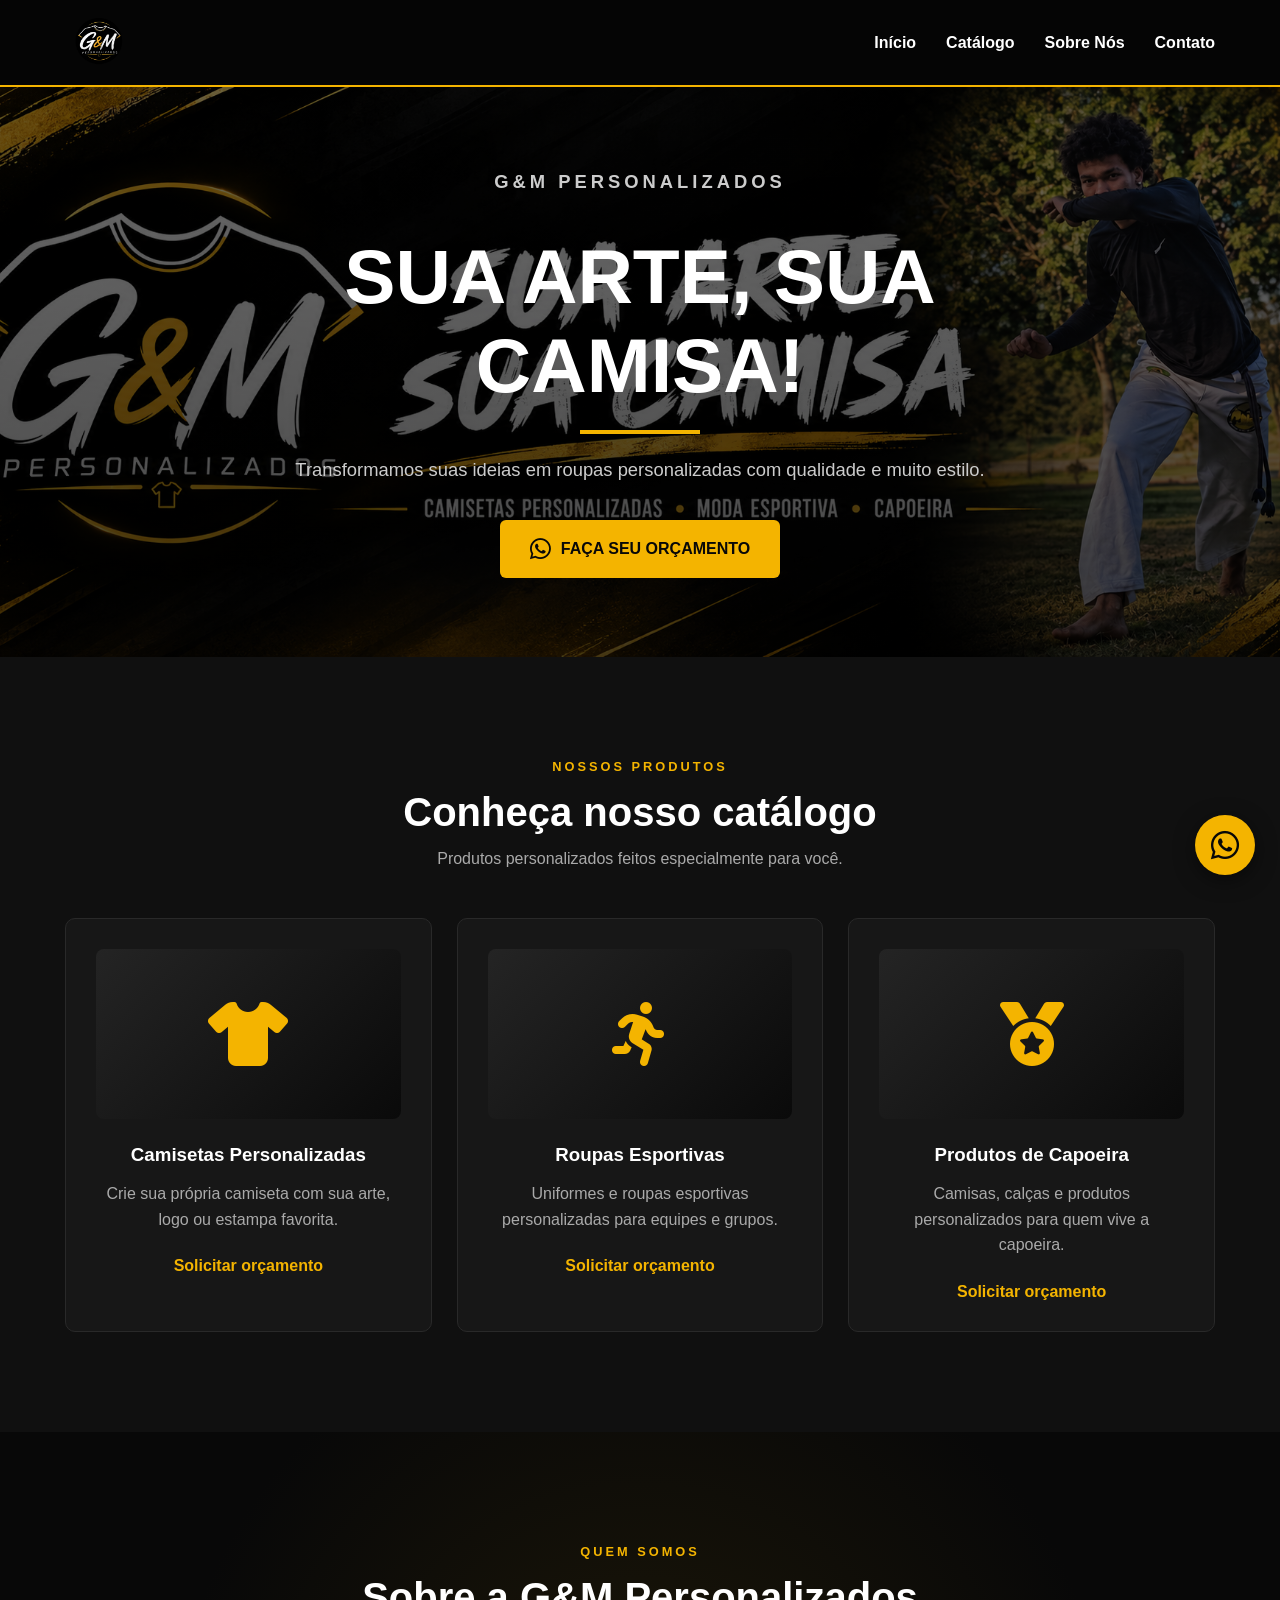
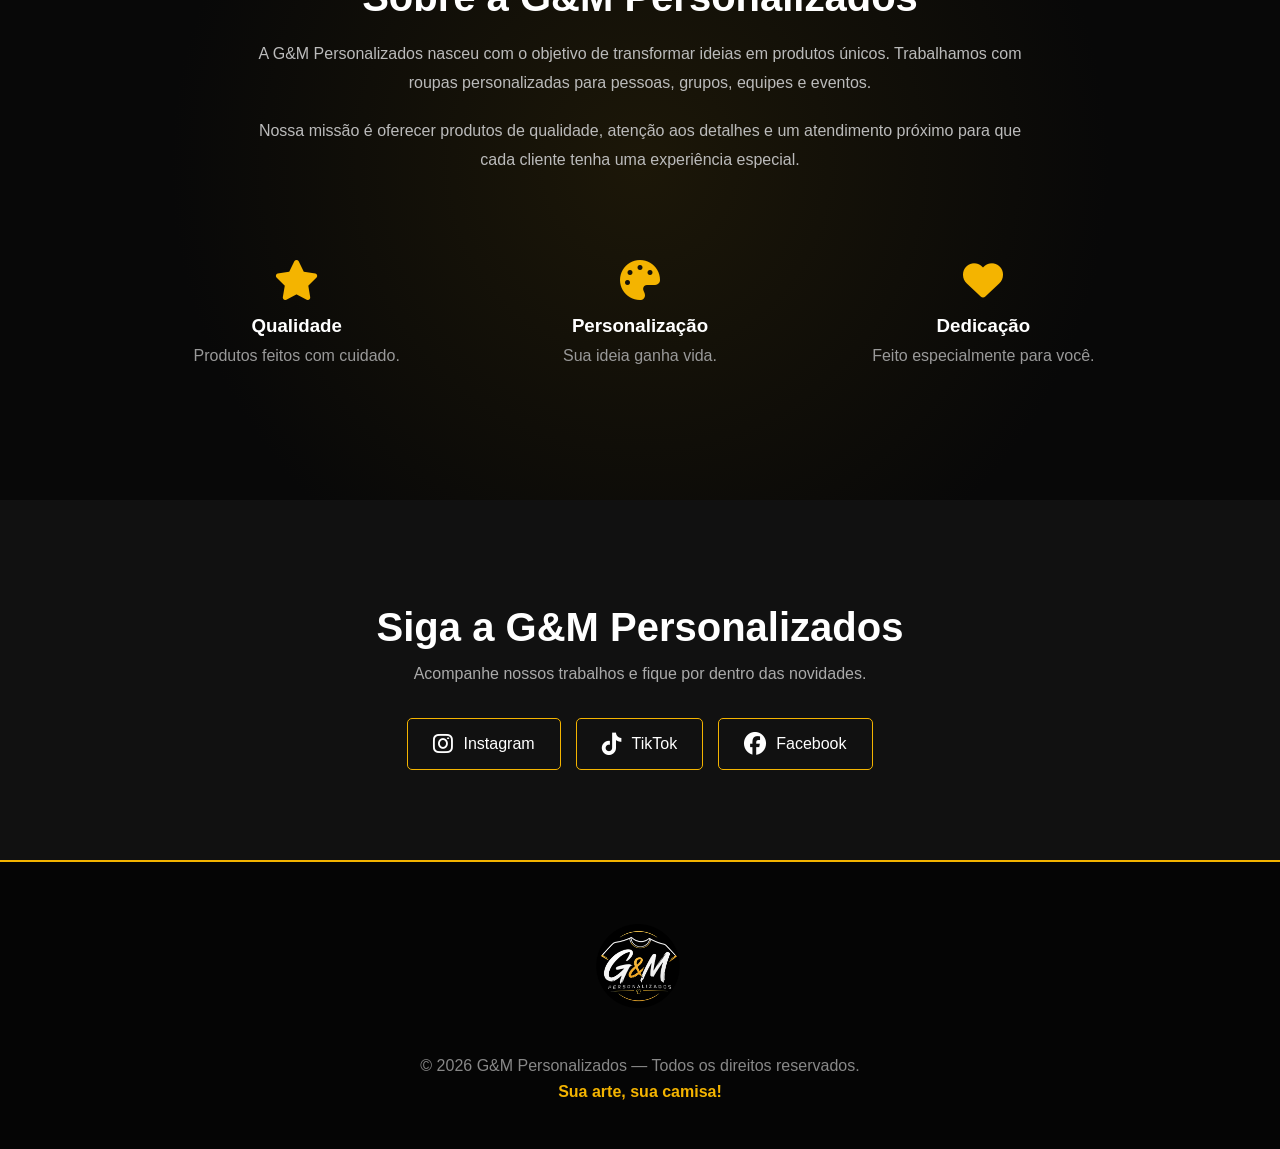
==== index.html @ dc959f1d "Organize site for GitHub Pages Co-authored-by: Copilot <223556219+Copilot@users.noreply.github.com>" ====
<!DOCTYPE html>
<html lang="pt-BR">
<head>
    <meta charset="UTF-8">
    <meta name="viewport" content="width=device-width, initial-scale=1.0">

    <title>G&M Personalizados</title>

    <link rel="stylesheet" href="css/style.css">

    <!-- Ícones -->
    <link rel="stylesheet"
        href="https://cdnjs.cloudflare.com/ajax/libs/font-awesome/6.5.1/css/all.min.css">
</head>

<body>

    <!-- NAVBAR -->
    <header>
        <nav class="navbar">

            <a href="#inicio" class="logo">
                <img src="img/logo.png" alt="Logo G&M Personalizados">
            </a>

            <ul class="menu">
                <li><a href="#inicio">Início</a></li>
                <li><a href="#catalogo">Catálogo</a></li>
                <li><a href="#sobre">Sobre Nós</a></li>
                <li><a href="#contato">Contato</a></li>
            </ul>

        </nav>
    </header>


    <!-- BANNER -->
    <section class="banner" id="inicio">

        <div class="banner-conteudo">
            <p class="destaque">G&M PERSONALIZADOS</p>

            <h1>Sua arte, sua camisa!</h1>

            <p>
                Transformamos suas ideias em roupas personalizadas
                com qualidade e muito estilo.
            </p>

            <a class="botao-orcamento"
               href="https://wa.me/5511981599583"
               target="_blank">

                <i class="fa-brands fa-whatsapp"></i>
                FAÇA SEU ORÇAMENTO
            </a>
        </div>

    </section>


    <!-- CATÁLOGO -->
    <section class="catalogo" id="catalogo">

        <div class="titulo-secao">
            <span>NOSSOS PRODUTOS</span>
            <h2>Conheça nosso catálogo</h2>
            <p>Produtos personalizados feitos especialmente para você.</p>
        </div>


        <div class="produtos">

            <div class="produto">
                <div class="imagem-produto">
                    <i class="fa-solid fa-shirt"></i>
                </div>

                <h3>Camisetas Personalizadas</h3>

                <p>
                    Crie sua própria camiseta com sua arte,
                    logo ou estampa favorita.
                </p>

                <a href="https://wa.me/5511981599583" target="_blank">
                    Solicitar orçamento
                </a>
            </div>


            <div class="produto">
                <div class="imagem-produto">
                    <i class="fa-solid fa-person-running"></i>
                </div>

                <h3>Roupas Esportivas</h3>

                <p>
                    Uniformes e roupas esportivas personalizadas
                    para equipes e grupos.
                </p>

                <a href="https://wa.me/5511981599583" target="_blank">
                    Solicitar orçamento
                </a>
            </div>


            <div class="produto">
                <div class="imagem-produto">
                    <i class="fa-solid fa-medal"></i>
                </div>

                <h3>Produtos de Capoeira</h3>

                <p>
                    Camisas, calças e produtos personalizados
                    para quem vive a capoeira.
                </p>

                <a href="https://wa.me/5511981599583" target="_blank">
                    Solicitar orçamento
                </a>
            </div>

        </div>

    </section>


    <!-- SOBRE NÓS -->
    <section class="sobre" id="sobre">

        <div class="sobre-texto">

            <span>QUEM SOMOS</span>

            <h2>Sobre a G&M Personalizados</h2>

            <p>
                A G&M Personalizados nasceu com o objetivo de transformar
                ideias em produtos únicos. Trabalhamos com roupas
                personalizadas para pessoas, grupos, equipes e eventos.
            </p>

            <p>
                Nossa missão é oferecer produtos de qualidade, atenção aos
                detalhes e um atendimento próximo para que cada cliente
                tenha uma experiência especial.
            </p>

            <div class="qualidades">

                <div>
                    <i class="fa-solid fa-star"></i>
                    <h3>Qualidade</h3>
                    <p>Produtos feitos com cuidado.</p>
                </div>

                <div>
                    <i class="fa-solid fa-palette"></i>
                    <h3>Personalização</h3>
                    <p>Sua ideia ganha vida.</p>
                </div>

                <div>
                    <i class="fa-solid fa-heart"></i>
                    <h3>Dedicação</h3>
                    <p>Feito especialmente para você.</p>
                </div>

            </div>

        </div>

    </section>


    <!-- CONTATO -->
    <section class="contato" id="contato">

        <h2>Siga a G&M Personalizados</h2>

        <p>
            Acompanhe nossos trabalhos e fique por dentro das novidades.
        </p>


        <div class="redes">

            <a href="#" class="instagram">
                <i class="fa-brands fa-instagram"></i>
                Instagram
            </a>

            <a href="#" class="tiktok">
                <i class="fa-brands fa-tiktok"></i>
                TikTok
            </a>

            <a href="#" class="facebook">
                <i class="fa-brands fa-facebook"></i>
                Facebook
            </a>

        </div>

    </section>


    <!-- RODAPÉ -->
    <footer>

        <img src="img/logo.png" alt="G&M Personalizados">

        <p>
            © 2026 G&M Personalizados — Todos os direitos reservados.
        </p>

        <p class="slogan">
            Sua arte, sua camisa!
        </p>

    </footer>


    <!-- BOTÃO FLUTUANTE WHATSAPP -->
    <a href="https://wa.me/5511981599583"
       class="whatsapp-flutuante"
       target="_blank"
       aria-label="Falar pelo WhatsApp">

        <i class="fa-brands fa-whatsapp"></i>

    </a>

    <script src="js/script.js"></script>

</body>
</html>
---- css/style.css ----
/* =========================
   CONFIGURAÇÕES GERAIS
========================= */

* {
    margin: 0;
    padding: 0;
    box-sizing: border-box;
}

html {
    scroll-behavior: smooth;
}

body {
    font-family: Arial, Helvetica, sans-serif;
    background: #080808;
    color: white;
}


/* =========================
   NAVBAR
========================= */

header {
    width: 100%;
    background: #050505;
    border-bottom: 2px solid #f4b400;
    position: sticky;
    top: 0;
    z-index: 1000;
}

.navbar {
    max-width: 1200px;
    height: 85px;
    margin: auto;
    padding: 0 25px;

    display: flex;
    align-items: center;
    justify-content: space-between;
}

.logo img {
    width: 70px;
    height: 70px;
    object-fit: contain;
    border-radius: 50%;
}

.menu {
    display: flex;
    list-style: none;
    gap: 30px;
}

.menu a {
    text-decoration: none;
    color: white;
    font-weight: bold;
    transition: 0.3s;
}

.menu a:hover {
    color: #f4b400;
}


/* =========================
   BANNER
========================= */

.banner {
    min-height: 570px;

    display: flex;
    align-items: center;
    justify-content: center;

    text-align: center;

    background-color: #080808;
    background-image:
        linear-gradient(
            rgba(0, 0, 0, 0.58),
            rgba(0, 0, 0, 0.72)
        ),
        url("../img/banner.png"),
        radial-gradient(circle at center, #2b230b, #080808 70%);
    background-position: center;
    background-size: cover;
    background-repeat: no-repeat;
}

.banner-conteudo {
    max-width: 750px;
    padding: 40px 20px;
}

.destaque {
    color: #f4b400;
    letter-spacing: 4px;
    font-weight: bold;
    margin-bottom: 15px;
}

.banner h1 {
    font-size: clamp(2.5rem, 6vw, 5rem);
    margin-bottom: 20px;
    text-transform: uppercase;
}

.banner h1::after {
    content: "";
    display: block;
    width: 120px;
    height: 4px;
    background: #f4b400;
    margin: 20px auto;
}

.banner p {
    color: #cccccc;
    font-size: 1.15rem;
    line-height: 1.7;
    margin-bottom: 35px;
}


/* BOTÃO */

.botao-orcamento {
    display: inline-flex;
    align-items: center;
    gap: 10px;

    padding: 17px 30px;

    background: #f4b400;
    color: #080808;

    text-decoration: none;
    font-weight: bold;
    border-radius: 6px;

    transition: 0.3s;
}

.botao-orcamento:hover {
    background: white;
    transform: translateY(-4px);
    box-shadow: 0 10px 25px rgba(244, 180, 0, 0.3);
}

.botao-orcamento i {
    font-size: 1.5rem;
}


/* =========================
   TÍTULOS DAS SEÇÕES
========================= */

.titulo-secao {
    text-align: center;
    margin-bottom: 50px;
}

.titulo-secao span,
.sobre span {
    color: #f4b400;
    font-weight: bold;
    letter-spacing: 3px;
    font-size: 0.8rem;
}

.titulo-secao h2,
.sobre h2,
.contato h2 {
    font-size: 2.5rem;
    margin: 15px 0;
}

.titulo-secao p {
    color: #aaaaaa;
}


/* =========================
   CATÁLOGO
========================= */

.catalogo {
    padding: 100px 25px;
    background: #101010;
}

.produtos {
    max-width: 1150px;
    margin: auto;

    display: grid;
    grid-template-columns: repeat(3, 1fr);
    gap: 25px;
}

.produto {
    background: #171717;
    border: 1px solid #292929;
    border-radius: 10px;

    padding: 30px;
    text-align: center;

    transition: 0.3s;
}

.produto:hover {
    transform: translateY(-10px);
    border-color: #f4b400;
    box-shadow: 0 15px 35px rgba(0, 0, 0, 0.5);
}

.imagem-produto {
    height: 170px;

    display: flex;
    align-items: center;
    justify-content: center;

    background: linear-gradient(135deg, #242424, #0a0a0a);
    border-radius: 8px;

    margin-bottom: 25px;
}

.imagem-produto i {
    font-size: 4rem;
    color: #f4b400;
}

.produto h3 {
    margin-bottom: 15px;
}

.produto p {
    color: #aaaaaa;
    line-height: 1.6;
    margin-bottom: 25px;
}

.produto a {
    color: #f4b400;
    text-decoration: none;
    font-weight: bold;
}

.produto a:hover {
    color: white;
}


/* =========================
   SOBRE NÓS
========================= */

.sobre {
    padding: 110px 25px;

    background:
        radial-gradient(
            circle at 50% 50%,
            #1c1708,
            #080808 65%
        );
}

.sobre-texto {
    max-width: 1000px;
    margin: auto;
    text-align: center;
}

.sobre-texto > p {
    max-width: 800px;
    margin: 20px auto;
    color: #bbbbbb;
    line-height: 1.8;
}

.qualidades {
    margin-top: 60px;

    display: grid;
    grid-template-columns: repeat(3, 1fr);
    gap: 30px;
}

.qualidades div {
    padding: 25px;
}

.qualidades i {
    font-size: 2.5rem;
    color: #f4b400;
    margin-bottom: 15px;
}

.qualidades h3 {
    margin-bottom: 10px;
}

.qualidades p {
    color: #999999;
}


/* =========================
   REDES SOCIAIS
========================= */

.contato {
    padding: 90px 25px;
    text-align: center;
    background: #111111;
}

.contato > p {
    color: #aaaaaa;
    margin-bottom: 35px;
}

.redes {
    display: flex;
    justify-content: center;
    flex-wrap: wrap;
    gap: 15px;
}

.redes a {
    display: flex;
    align-items: center;
    gap: 10px;

    padding: 14px 25px;

    border: 1px solid #f4b400;
    border-radius: 5px;

    color: white;
    text-decoration: none;

    transition: 0.3s;
}

.redes a:hover {
    background: #f4b400;
    color: #080808;
    transform: translateY(-4px);
}

.redes i {
    font-size: 1.4rem;
}


/* =========================
   RODAPÉ
========================= */

footer {
    background: #050505;
    padding: 40px 20px;

    text-align: center;
    border-top: 2px solid #f4b400;
}

footer img {
    width: 90px;
    border-radius: 50%;
    margin-bottom: 15px;
}

footer p {
    color: #888888;
    margin: 8px 0;
}

footer .slogan {
    color: #f4b400;
    font-weight: bold;
}


/* =========================
   WHATSAPP FLUTUANTE
========================= */

.whatsapp-flutuante {
    position: fixed;

    bottom: 25px;
    right: 25px;

    width: 60px;
    height: 60px;

    display: flex;
    align-items: center;
    justify-content: center;

    background: #f4b400;
    color: #080808;

    border-radius: 50%;

    font-size: 2rem;

    text-decoration: none;

    box-shadow: 0 5px 20px rgba(0, 0, 0, 0.5);

    transition: 0.3s;

    z-index: 999;
}

.whatsapp-flutuante:hover {
    transform: scale(1.1);
    background: white;
}


/* =========================
   RESPONSIVIDADE
========================= */

@media (max-width: 800px) {

    .navbar {
        height: auto;
        padding: 15px 20px;
        flex-direction: column;
        gap: 15px;
    }

    .menu {
        gap: 15px;
        flex-wrap: wrap;
        justify-content: center;
    }

    .menu a {
        font-size: 0.9rem;
    }

    .produtos {
        grid-template-columns: 1fr;
        max-width: 450px;
    }

    .qualidades {
        grid-template-columns: 1fr;
    }

    .titulo-secao h2,
    .sobre h2,
    .contato h2 {
        font-size: 2rem;
    }

}
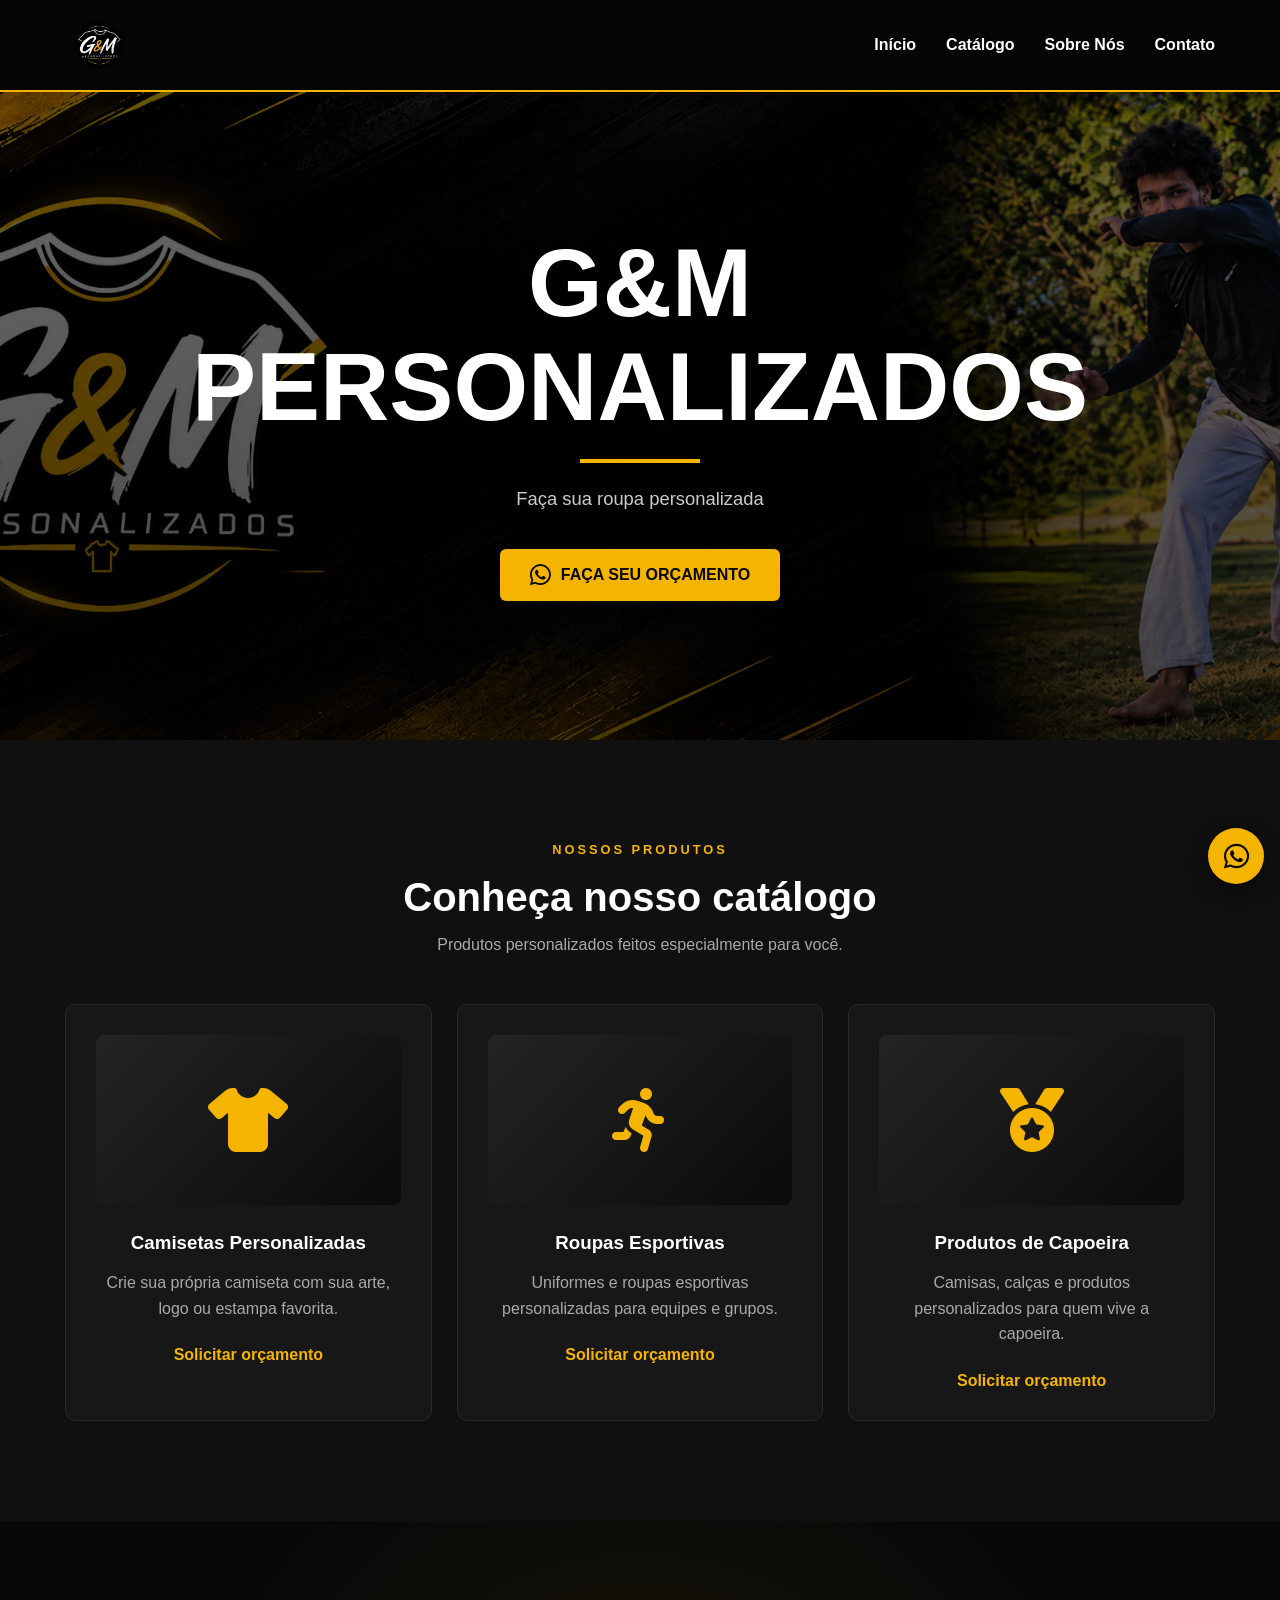
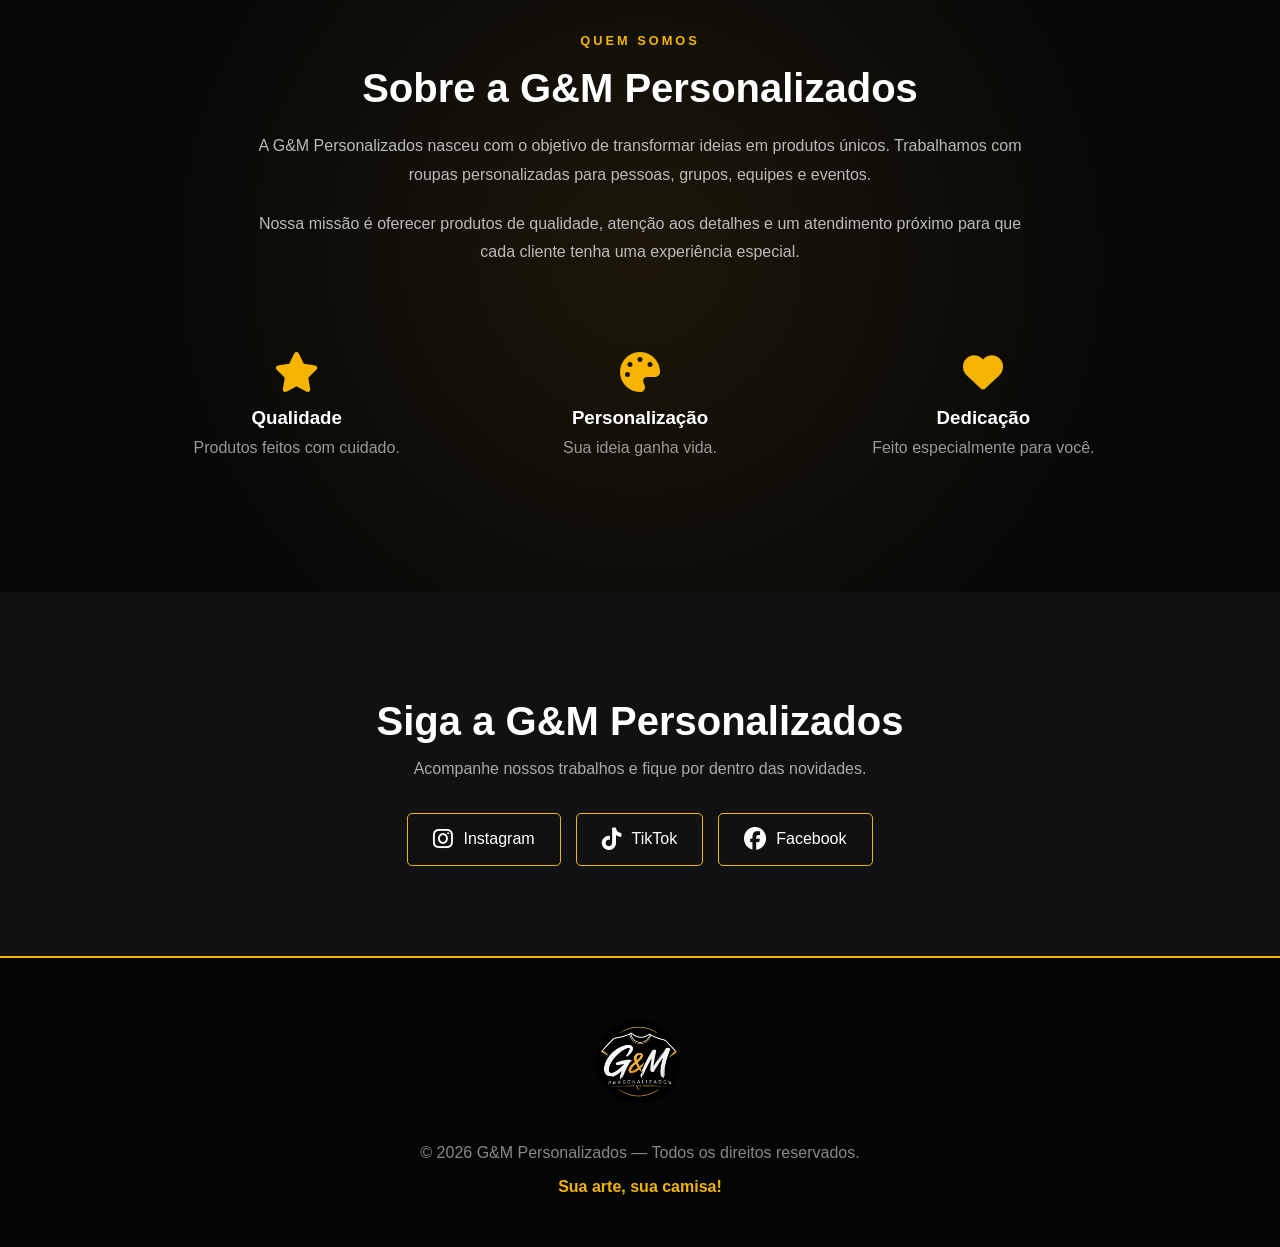
==== commit a65fb90e: "Torna o site responsivo" ====
--- a/index.html
+++ b/index.html
@@ -38,14 +38,9 @@
     <section class="banner" id="inicio">
 
         <div class="banner-conteudo">
-            <p class="destaque">G&M PERSONALIZADOS</p>
-
-            <h1>Sua arte, sua camisa!</h1>
-
-            <p>
-                Transformamos suas ideias em roupas personalizadas
-                com qualidade e muito estilo.
-            </p>
+            <h1>G&amp;M Personalizados</h1>
+
+            <p>Faça sua roupa personalizada</p>
 
             <a class="botao-orcamento"
                href="https://wa.me/5511981599583"
--- a/css/style.css
+++ b/css/style.css
@@ -8,14 +8,31 @@
     box-sizing: border-box;
 }
 
+img {
+    display: block;
+    max-width: 100%;
+}
+
 html {
     scroll-behavior: smooth;
+    scroll-padding-top: 20px;
 }
 
 body {
     font-family: Arial, Helvetica, sans-serif;
     background: #080808;
     color: white;
+    min-width: 320px;
+    overflow-x: hidden;
+}
+
+a {
+    -webkit-tap-highlight-color: transparent;
+}
+
+a:focus-visible {
+    outline: 3px solid #f4b400;
+    outline-offset: 4px;
 }
 
 
@@ -34,18 +51,19 @@
 
 .navbar {
     max-width: 1200px;
-    height: 85px;
+    min-height: 85px;
     margin: auto;
-    padding: 0 25px;
+    padding: 10px 25px;
 
     display: flex;
     align-items: center;
     justify-content: space-between;
+    gap: 24px;
 }
 
 .logo img {
-    width: 70px;
-    height: 70px;
+    width: clamp(52px, 6vw, 70px);
+    height: clamp(52px, 6vw, 70px);
     object-fit: contain;
     border-radius: 50%;
 }
@@ -53,10 +71,15 @@
 .menu {
     display: flex;
     list-style: none;
-    gap: 30px;
+    align-items: center;
+    justify-content: center;
+    gap: clamp(14px, 2.5vw, 30px);
 }
 
 .menu a {
+    display: inline-flex;
+    min-height: 44px;
+    align-items: center;
     text-decoration: none;
     color: white;
     font-weight: bold;
@@ -73,7 +96,9 @@
 ========================= */
 
 .banner {
-    min-height: 570px;
+    min-height: clamp(460px, 72vh, 720px);
+    min-height: clamp(460px, 72svh, 720px);
+    padding: clamp(48px, 8vw, 90px) 20px;
 
     display: flex;
     align-items: center;
@@ -87,7 +112,7 @@
             rgba(0, 0, 0, 0.58),
             rgba(0, 0, 0, 0.72)
         ),
-        url("../img/banner.png"),
+        url("../img/baner.png"),
         radial-gradient(circle at center, #2b230b, #080808 70%);
     background-position: center;
     background-size: cover;
@@ -95,27 +120,22 @@
 }
 
 .banner-conteudo {
-    max-width: 750px;
-    padding: 40px 20px;
-}
-
-.destaque {
-    color: #f4b400;
-    letter-spacing: 4px;
-    font-weight: bold;
-    margin-bottom: 15px;
+    width: min(100%, 1100px);
+    padding: 20px 0;
 }
 
 .banner h1 {
-    font-size: clamp(2.5rem, 6vw, 5rem);
+    font-size: clamp(2.5rem, 9vw, 6rem);
+    line-height: 1.08;
     margin-bottom: 20px;
     text-transform: uppercase;
+    overflow-wrap: break-word;
 }
 
 .banner h1::after {
     content: "";
     display: block;
-    width: 120px;
+    width: min(120px, 30vw);
     height: 4px;
     background: #f4b400;
     margin: 20px auto;
@@ -123,7 +143,7 @@
 
 .banner p {
     color: #cccccc;
-    font-size: 1.15rem;
+    font-size: clamp(1rem, 2vw, 1.15rem);
     line-height: 1.7;
     margin-bottom: 35px;
 }
@@ -134,9 +154,12 @@
 .botao-orcamento {
     display: inline-flex;
     align-items: center;
+    justify-content: center;
     gap: 10px;
 
-    padding: 17px 30px;
+    min-height: 52px;
+    max-width: 100%;
+    padding: 14px clamp(18px, 4vw, 30px);
 
     background: #f4b400;
     color: #080808;
@@ -144,6 +167,8 @@
     text-decoration: none;
     font-weight: bold;
     border-radius: 6px;
+    text-align: center;
+    overflow-wrap: anywhere;
 
     transition: 0.3s;
 }
@@ -165,7 +190,8 @@
 
 .titulo-secao {
     text-align: center;
-    margin-bottom: 50px;
+    max-width: 760px;
+    margin: 0 auto clamp(35px, 6vw, 50px);
 }
 
 .titulo-secao span,
@@ -179,8 +205,10 @@
 .titulo-secao h2,
 .sobre h2,
 .contato h2 {
-    font-size: 2.5rem;
+    font-size: clamp(1.75rem, 5vw, 2.5rem);
+    line-height: 1.2;
     margin: 15px 0;
+    overflow-wrap: anywhere;
 }
 
 .titulo-secao p {
@@ -193,7 +221,7 @@
 ========================= */
 
 .catalogo {
-    padding: 100px 25px;
+    padding: clamp(56px, 9vw, 100px) clamp(16px, 4vw, 25px);
     background: #101010;
 }
 
@@ -202,16 +230,17 @@
     margin: auto;
 
     display: grid;
-    grid-template-columns: repeat(3, 1fr);
-    gap: 25px;
+    grid-template-columns: repeat(auto-fit, minmax(min(100%, 280px), 1fr));
+    gap: clamp(16px, 3vw, 25px);
 }
 
 .produto {
+    min-width: 0;
     background: #171717;
     border: 1px solid #292929;
     border-radius: 10px;
 
-    padding: 30px;
+    padding: clamp(20px, 4vw, 30px);
     text-align: center;
 
     transition: 0.3s;
@@ -224,7 +253,8 @@
 }
 
 .imagem-produto {
-    height: 170px;
+    min-height: 140px;
+    height: clamp(140px, 20vw, 170px);
 
     display: flex;
     align-items: center;
@@ -243,6 +273,8 @@
 
 .produto h3 {
     margin-bottom: 15px;
+    line-height: 1.35;
+    overflow-wrap: anywhere;
 }
 
 .produto p {
@@ -267,7 +299,7 @@
 ========================= */
 
 .sobre {
-    padding: 110px 25px;
+    padding: clamp(60px, 10vw, 110px) clamp(16px, 4vw, 25px);
 
     background:
         radial-gradient(
@@ -278,7 +310,7 @@
 }
 
 .sobre-texto {
-    max-width: 1000px;
+    width: min(100%, 1000px);
     margin: auto;
     text-align: center;
 }
@@ -291,15 +323,16 @@
 }
 
 .qualidades {
-    margin-top: 60px;
+    margin-top: clamp(35px, 6vw, 60px);
 
     display: grid;
-    grid-template-columns: repeat(3, 1fr);
-    gap: 30px;
+    grid-template-columns: repeat(auto-fit, minmax(min(100%, 210px), 1fr));
+    gap: clamp(12px, 3vw, 30px);
 }
 
 .qualidades div {
-    padding: 25px;
+    min-width: 0;
+    padding: clamp(16px, 3vw, 25px);
 }
 
 .qualidades i {
@@ -322,7 +355,7 @@
 ========================= */
 
 .contato {
-    padding: 90px 25px;
+    padding: clamp(56px, 9vw, 90px) clamp(16px, 4vw, 25px);
     text-align: center;
     background: #111111;
 }
@@ -342,8 +375,10 @@
 .redes a {
     display: flex;
     align-items: center;
+    justify-content: center;
     gap: 10px;
 
+    min-height: 48px;
     padding: 14px 25px;
 
     border: 1px solid #f4b400;
@@ -372,14 +407,16 @@
 
 footer {
     background: #050505;
-    padding: 40px 20px;
+    padding: clamp(32px, 6vw, 40px) 20px;
 
     text-align: center;
     border-top: 2px solid #f4b400;
 }
 
 footer img {
-    width: 90px;
+    width: clamp(68px, 12vw, 90px);
+    height: auto;
+    margin-inline: auto;
     border-radius: 50%;
     margin-bottom: 15px;
 }
@@ -387,6 +424,8 @@
 footer p {
     color: #888888;
     margin: 8px 0;
+    line-height: 1.6;
+    overflow-wrap: anywhere;
 }
 
 footer .slogan {
@@ -402,11 +441,11 @@
 .whatsapp-flutuante {
     position: fixed;
 
-    bottom: 25px;
-    right: 25px;
-
-    width: 60px;
-    height: 60px;
+    bottom: max(16px, env(safe-area-inset-bottom));
+    right: max(16px, env(safe-area-inset-right));
+
+    width: 56px;
+    height: 56px;
 
     display: flex;
     align-items: center;
@@ -417,7 +456,7 @@
 
     border-radius: 50%;
 
-    font-size: 2rem;
+    font-size: 1.8rem;
 
     text-decoration: none;
 
@@ -438,38 +477,122 @@
    RESPONSIVIDADE
 ========================= */
 
-@media (max-width: 800px) {
+@media (max-width: 760px) {
 
     .navbar {
-        height: auto;
-        padding: 15px 20px;
         flex-direction: column;
-        gap: 15px;
+        justify-content: center;
+        gap: 8px;
+        padding: 12px 16px;
     }
 
     .menu {
-        gap: 15px;
-        flex-wrap: wrap;
+        width: min(100%, 460px);
+        display: grid;
+        grid-template-columns: repeat(4, minmax(0, 1fr));
+        gap: 4px;
         justify-content: center;
     }
 
     .menu a {
-        font-size: 0.9rem;
-    }
-
-    .produtos {
-        grid-template-columns: 1fr;
-        max-width: 450px;
-    }
-
-    .qualidades {
-        grid-template-columns: 1fr;
-    }
-
-    .titulo-secao h2,
-    .sobre h2,
-    .contato h2 {
+        width: 100%;
+        justify-content: center;
+        padding: 4px;
+        font-size: clamp(0.72rem, 2.3vw, 0.9rem);
+        text-align: center;
+    }
+
+    .banner {
+        min-height: clamp(440px, 70vh, 640px);
+        min-height: clamp(440px, 70svh, 640px);
+    }
+}
+
+@media (max-width: 520px) {
+
+    .banner {
+        min-height: 440px;
+        padding-inline: 16px;
+    }
+
+    .destaque {
+        line-height: 1.5;
+    }
+
+    .banner p {
+        margin-bottom: 26px;
+    }
+
+    .botao-orcamento {
+        width: min(100%, 340px);
+    }
+
+    .produto:hover,
+    .botao-orcamento:hover,
+    .redes a:hover {
+        transform: none;
+    }
+
+    .redes {
+        display: grid;
+        grid-template-columns: repeat(auto-fit, minmax(min(100%, 140px), 1fr));
+    }
+
+    .redes a {
+        padding: 12px 14px;
+    }
+
+    .whatsapp-flutuante {
+        width: 52px;
+        height: 52px;
+        font-size: 1.65rem;
+    }
+}
+
+@media (max-width: 360px) {
+
+    .navbar {
+        padding-inline: 10px;
+    }
+
+    .menu {
+        grid-template-columns: repeat(2, minmax(0, 1fr));
+        max-width: 300px;
+    }
+
+    .menu a {
+        font-size: 0.85rem;
+    }
+
+    .catalogo,
+    .sobre,
+    .contato {
+        padding-inline: 14px;
+    }
+
+    .banner h1 {
         font-size: 2rem;
     }
-
+}
+
+@media (max-height: 480px) and (orientation: landscape) {
+
+    .banner {
+        min-height: 390px;
+    }
+}
+
+@media (prefers-reduced-motion: reduce) {
+
+    html {
+        scroll-behavior: auto;
+    }
+
+    *,
+    *::before,
+    *::after {
+        animation-duration: 0.01ms !important;
+        animation-iteration-count: 1 !important;
+        transition-duration: 0.01ms !important;
+    }
 }
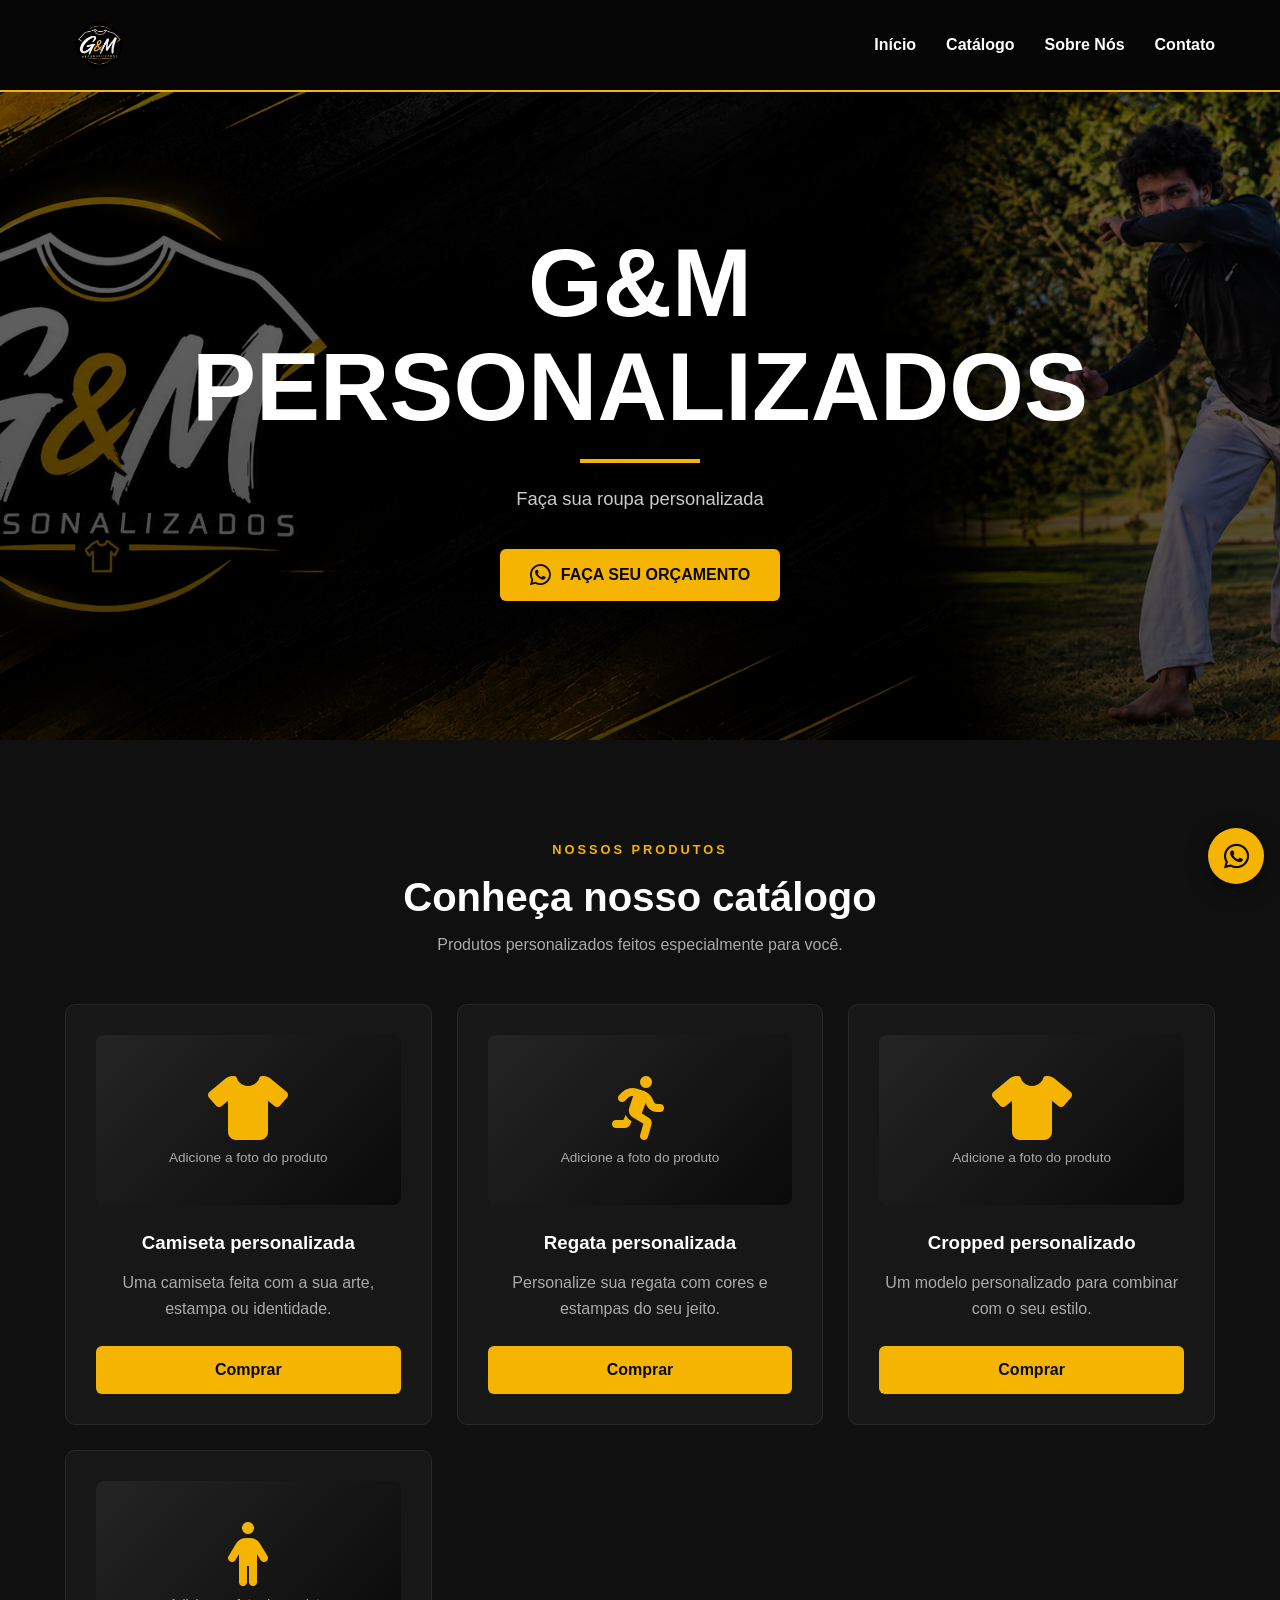
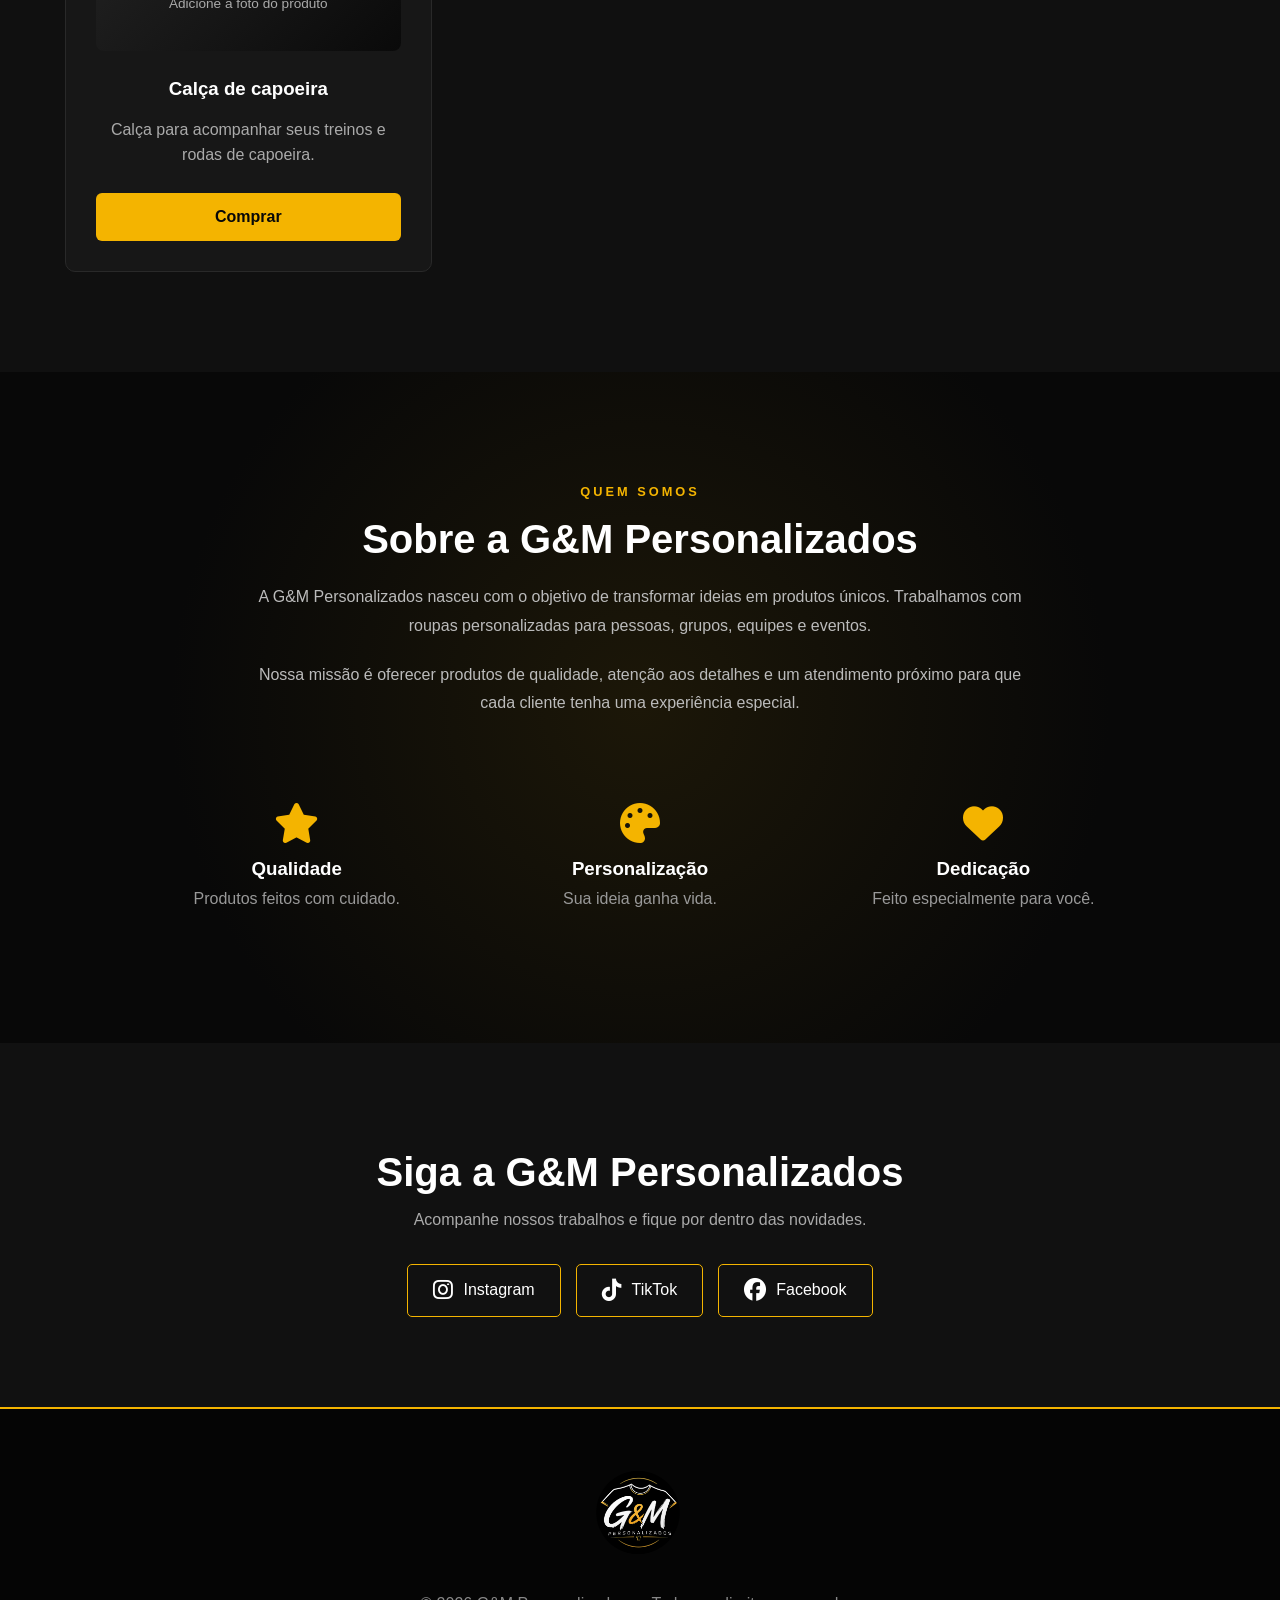
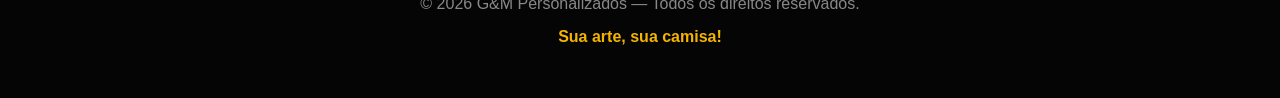
==== commit 3bcf429b: "Torna o site responsivo" ====
--- a/index.html
+++ b/index.html
@@ -66,62 +66,110 @@
 
         <div class="produtos">
 
-            <div class="produto">
-                <div class="imagem-produto">
-                    <i class="fa-solid fa-shirt"></i>
-                </div>
-
-                <h3>Camisetas Personalizadas</h3>
-
-                <p>
-                    Crie sua própria camiseta com sua arte,
-                    logo ou estampa favorita.
-                </p>
-
-                <a href="https://wa.me/5511981599583" target="_blank">
-                    Solicitar orçamento
-                </a>
-            </div>
-
-
-            <div class="produto">
-                <div class="imagem-produto">
-                    <i class="fa-solid fa-person-running"></i>
-                </div>
-
-                <h3>Roupas Esportivas</h3>
-
-                <p>
-                    Uniformes e roupas esportivas personalizadas
-                    para equipes e grupos.
-                </p>
-
-                <a href="https://wa.me/5511981599583" target="_blank">
-                    Solicitar orçamento
-                </a>
-            </div>
-
-
-            <div class="produto">
-                <div class="imagem-produto">
-                    <i class="fa-solid fa-medal"></i>
-                </div>
-
-                <h3>Produtos de Capoeira</h3>
-
-                <p>
-                    Camisas, calças e produtos personalizados
-                    para quem vive a capoeira.
-                </p>
-
-                <a href="https://wa.me/5511981599583" target="_blank">
-                    Solicitar orçamento
-                </a>
-            </div>
-
-        </div>
-
-    </section>
+            <article class="produto">
+                <div class="imagem-produto">
+                    <!-- Adicione a foto em img/camiseta-personalizada.jpg -->
+                    <!-- <img src="img/camiseta-personalizada.jpg" alt="Camiseta personalizada"> -->
+                    <i class="fa-solid fa-shirt" aria-hidden="true"></i>
+                    <span>Adicione a foto do produto</span>
+                </div>
+
+                <h3>Camiseta personalizada</h3>
+                <p>Uma camiseta feita com a sua arte, estampa ou identidade.</p>
+                <button class="botao-comprar" type="button" data-produto="Camiseta personalizada">
+                    Comprar
+                </button>
+            </article>
+
+            <article class="produto">
+                <div class="imagem-produto">
+                    <!-- Adicione a foto em img/regata-personalizada.jpg -->
+                    <!-- <img src="img/regata-personalizada.jpg" alt="Regata personalizada"> -->
+                    <i class="fa-solid fa-person-running" aria-hidden="true"></i>
+                    <span>Adicione a foto do produto</span>
+                </div>
+
+                <h3>Regata personalizada</h3>
+                <p>Personalize sua regata com cores e estampas do seu jeito.</p>
+                <button class="botao-comprar" type="button" data-produto="Regata personalizada">
+                    Comprar
+                </button>
+            </article>
+
+            <article class="produto">
+                <div class="imagem-produto">
+                    <!-- Adicione a foto em img/cropped-personalizado.jpg -->
+                    <!-- <img src="img/cropped-personalizado.jpg" alt="Cropped personalizado"> -->
+                    <i class="fa-solid fa-shirt" aria-hidden="true"></i>
+                    <span>Adicione a foto do produto</span>
+                </div>
+
+                <h3>Cropped personalizado</h3>
+                <p>Um modelo personalizado para combinar com o seu estilo.</p>
+                <button class="botao-comprar" type="button" data-produto="Cropped personalizado">
+                    Comprar
+                </button>
+            </article>
+
+            <article class="produto">
+                <div class="imagem-produto">
+                    <!-- Adicione a foto em img/calca-capoeira.jpg -->
+                    <!-- <img src="img/calca-capoeira.jpg" alt="Calça de capoeira"> -->
+                    <i class="fa-solid fa-person" aria-hidden="true"></i>
+                    <span>Adicione a foto do produto</span>
+                </div>
+
+                <h3>Calça de capoeira</h3>
+                <p>Calça para acompanhar seus treinos e rodas de capoeira.</p>
+                <button class="botao-comprar" type="button" data-produto="Calça de capoeira">
+                    Comprar
+                </button>
+            </article>
+
+        </div>
+
+    </section>
+
+    <dialog class="modal-compra" id="modal-compra" aria-labelledby="titulo-modal-compra">
+        <form class="formulario-compra" id="formulario-compra">
+            <button class="fechar-modal" type="button" aria-label="Fechar formulário">&times;</button>
+
+            <span class="modal-etiqueta">QUASE LÁ</span>
+            <h2 id="titulo-modal-compra">Continuar pelo WhatsApp</h2>
+            <p class="modal-descricao">Informe seus dados para enviarmos seu pedido.</p>
+
+            <p class="produto-selecionado">
+                Produto escolhido: <strong id="produto-selecionado"></strong>
+            </p>
+
+            <label for="nome-comprador">Seu nome</label>
+            <input
+                id="nome-comprador"
+                name="nome"
+                type="text"
+                autocomplete="name"
+                maxlength="100"
+                required>
+
+            <label for="cep-comprador">CEP</label>
+            <input
+                id="cep-comprador"
+                name="cep"
+                type="text"
+                inputmode="numeric"
+                autocomplete="postal-code"
+                placeholder="00000-000"
+                pattern="[0-9]{5}-?[0-9]{3}"
+                title="Digite um CEP com 8 números."
+                maxlength="9"
+                required>
+
+            <button class="botao-continuar" type="submit">
+                Continuar para o WhatsApp
+                <i class="fa-brands fa-whatsapp" aria-hidden="true"></i>
+            </button>
+        </form>
+    </dialog>
 
 
     <!-- SOBRE NÓS -->
--- a/css/style.css
+++ b/css/style.css
@@ -236,6 +236,8 @@
 
 .produto {
     min-width: 0;
+    display: flex;
+    flex-direction: column;
     background: #171717;
     border: 1px solid #292929;
     border-radius: 10px;
@@ -255,6 +257,10 @@
 .imagem-produto {
     min-height: 140px;
     height: clamp(140px, 20vw, 170px);
+    position: relative;
+    flex-direction: column;
+    gap: 10px;
+    overflow: hidden;
 
     display: flex;
     align-items: center;
@@ -264,11 +270,24 @@
     border-radius: 8px;
 
     margin-bottom: 25px;
+}
+
+.imagem-produto img {
+    position: absolute;
+    inset: 0;
+    width: 100%;
+    height: 100%;
+    object-fit: cover;
 }
 
 .imagem-produto i {
     font-size: 4rem;
     color: #f4b400;
+}
+
+.imagem-produto span {
+    color: #aaaaaa;
+    font-size: 0.85rem;
 }
 
 .produto h3 {
@@ -278,21 +297,171 @@
 }
 
 .produto p {
+    flex-grow: 1;
     color: #aaaaaa;
     line-height: 1.6;
     margin-bottom: 25px;
 }
 
-.produto a {
+.botao-comprar,
+.botao-continuar {
+    display: inline-flex;
+    align-items: center;
+    justify-content: center;
+    gap: 10px;
+    min-height: 48px;
+    padding: 12px 20px;
+    border: 0;
+    border-radius: 6px;
+    background: #f4b400;
+    color: #080808;
+    font: inherit;
+    font-weight: bold;
+    text-align: center;
+    text-decoration: none;
+    cursor: pointer;
+    transition: 0.3s;
+}
+
+.botao-comprar {
+    width: 100%;
+}
+
+.botao-comprar:hover,
+.botao-continuar:hover {
+    background: white;
+    transform: translateY(-2px);
+}
+
+.botao-comprar:focus-visible,
+.botao-continuar:focus-visible,
+.fechar-modal:focus-visible {
+    outline: 3px solid #f4b400;
+    outline-offset: 3px;
+}
+
+.modal-compra {
+    width: min(100% - 32px, 480px);
+    max-width: 480px;
+    max-height: min(90vh, 760px);
+    max-height: min(90svh, 760px);
+    margin: auto;
+    padding: 0;
+    overflow: auto;
+    border: 1px solid #393939;
+    border-radius: 14px;
+    background: #171717;
+    color: white;
+    box-shadow: 0 24px 80px rgba(0, 0, 0, 0.65);
+}
+
+.modal-compra::backdrop {
+    background: rgba(0, 0, 0, 0.78);
+    backdrop-filter: blur(4px);
+}
+
+.formulario-compra {
+    position: relative;
+    display: flex;
+    flex-direction: column;
+    gap: 12px;
+    padding: clamp(24px, 6vw, 36px);
+}
+
+.fechar-modal {
+    position: absolute;
+    top: 12px;
+    right: 14px;
+    width: 40px;
+    height: 40px;
+    border: 0;
+    border-radius: 50%;
+    background: transparent;
+    color: white;
+    font-size: 1.8rem;
+    line-height: 1;
+    cursor: pointer;
+}
+
+.fechar-modal:hover {
+    background: #292929;
+}
+
+.modal-etiqueta {
     color: #f4b400;
-    text-decoration: none;
+    font-size: 0.75rem;
     font-weight: bold;
-}
-
-.produto a:hover {
+    letter-spacing: 3px;
+}
+
+.formulario-compra h2 {
+    max-width: calc(100% - 24px);
+    font-size: clamp(1.45rem, 5vw, 1.8rem);
+    line-height: 1.2;
+}
+
+.modal-descricao {
+    color: #bbbbbb;
+    line-height: 1.5;
+}
+
+.produto-selecionado {
+    padding: 12px;
+    border-radius: 6px;
+    background: #222222;
+    color: #cccccc;
+    line-height: 1.5;
+}
+
+.produto-selecionado strong {
+    color: #f4b400;
+}
+
+.formulario-compra label {
+    margin-top: 4px;
+    font-weight: bold;
+}
+
+.formulario-compra input {
+    width: 100%;
+    min-height: 48px;
+    padding: 12px;
+    border: 1px solid #555555;
+    border-radius: 6px;
+    background: #0e0e0e;
     color: white;
-}
-
+    font: inherit;
+}
+
+.formulario-compra input:focus {
+    border-color: #f4b400;
+    outline: 2px solid rgba(244, 180, 0, 0.25);
+}
+
+.formulario-compra input::placeholder {
+    color: #888888;
+}
+
+.botao-continuar {
+    width: 100%;
+    margin-top: 8px;
+}
+
+.botao-continuar i {
+    font-size: 1.3rem;
+}
+
+.botao-comprar:disabled,
+.botao-continuar:disabled {
+    cursor: wait;
+    opacity: 0.7;
+    transform: none;
+}
+
+.botao-comprar:active,
+.botao-continuar:active {
+    transform: translateY(0);
+}
 
 /* =========================
    SOBRE NÓS
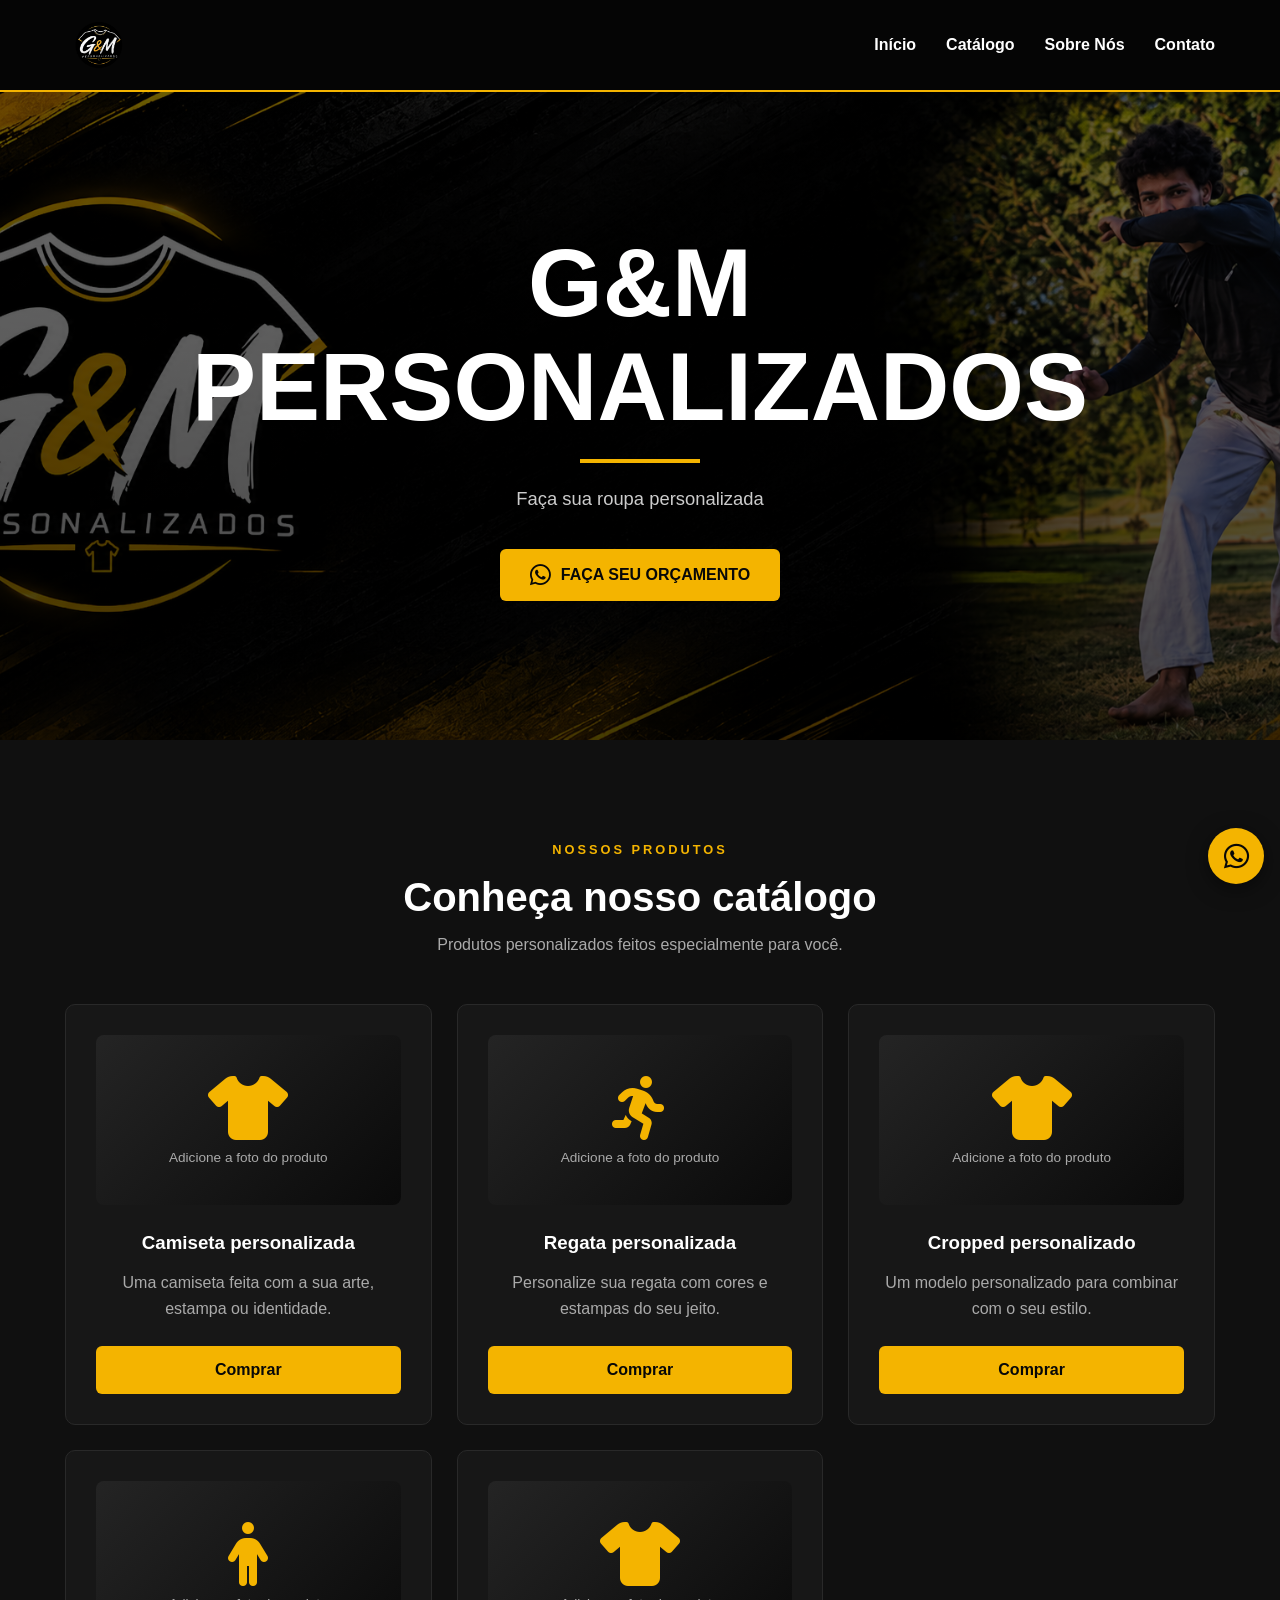
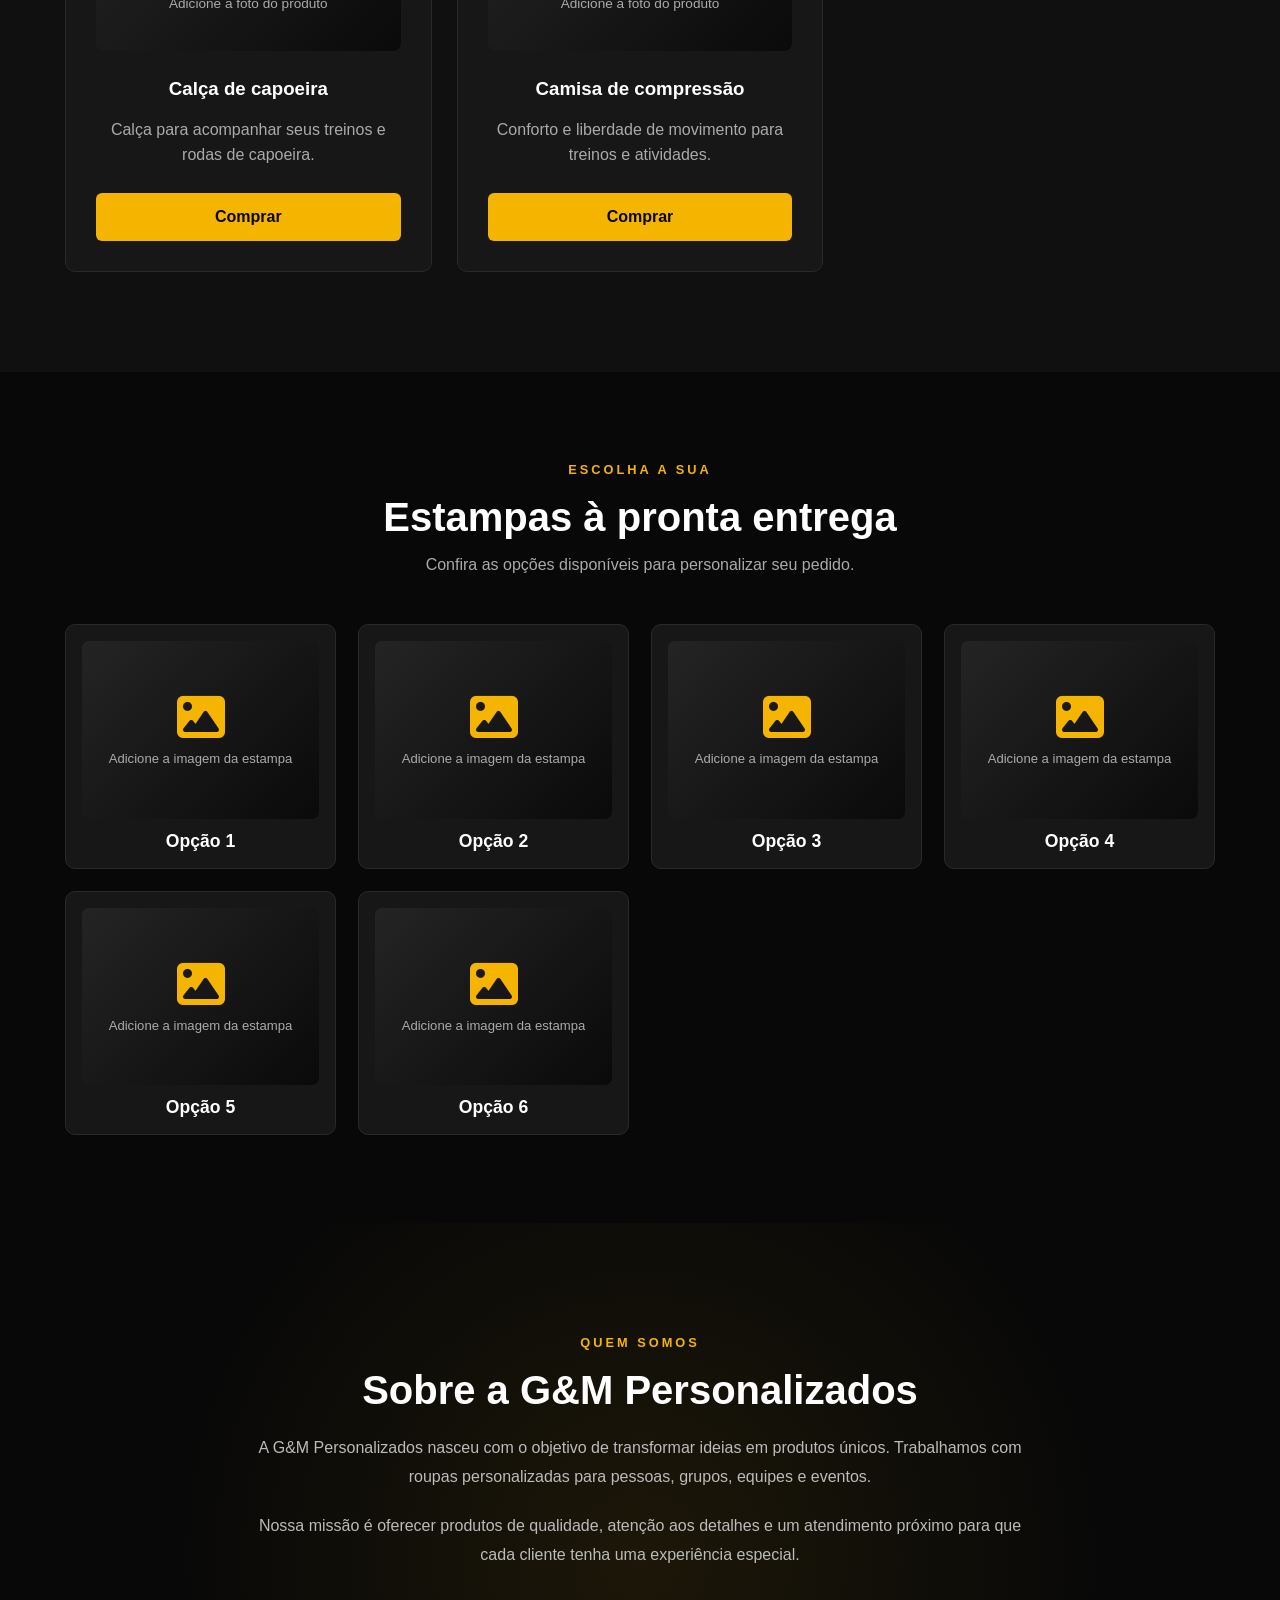
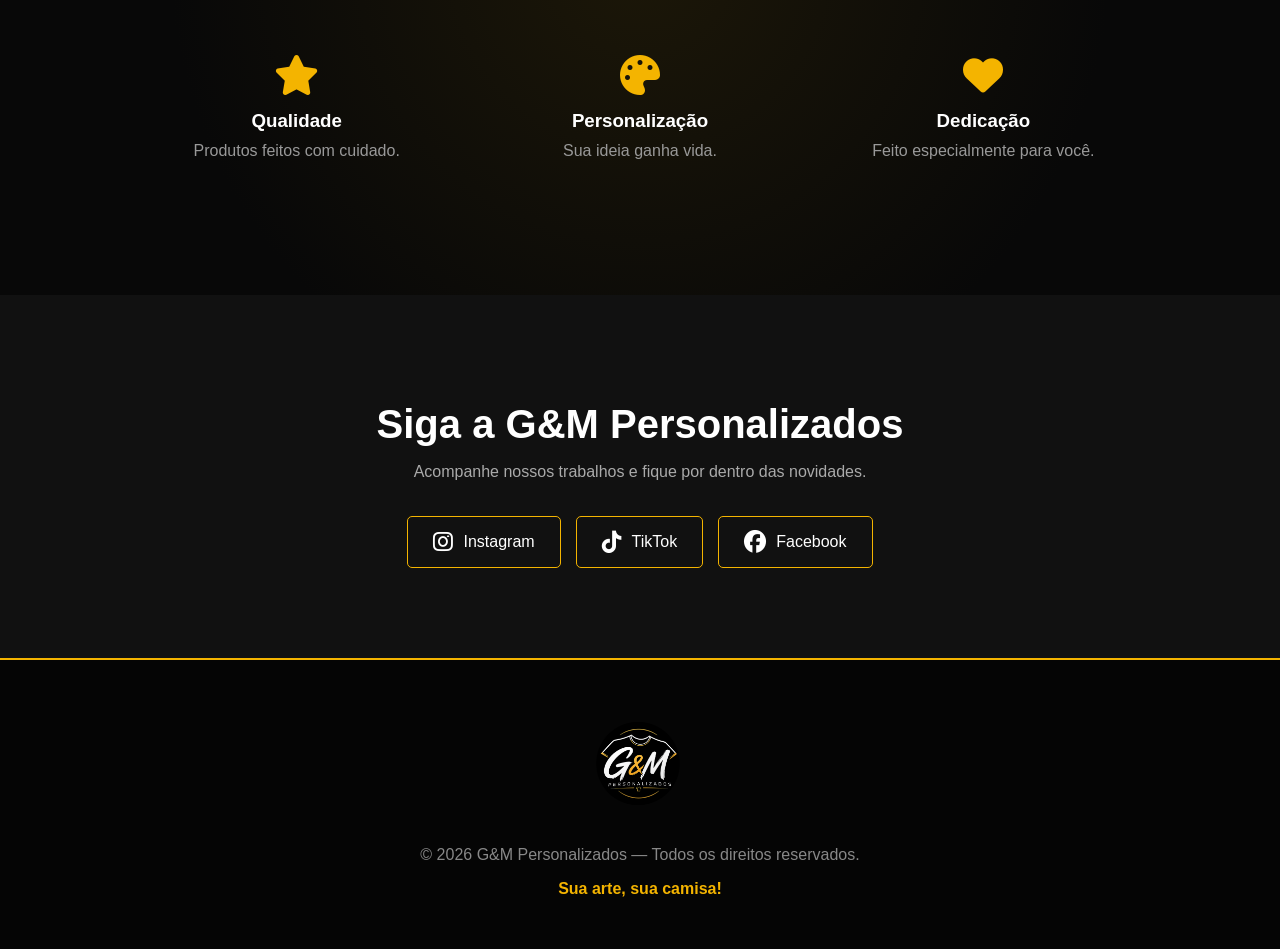
==== commit 78152546: "Torna o site responsivo" ====
--- a/index.html
+++ b/index.html
@@ -126,8 +126,94 @@
                 </button>
             </article>
 
-        </div>
-
+            <article class="produto">
+                <div class="imagem-produto">
+                    <!-- Adicione a foto em img/camisa-compressao.jpg -->
+                    <!-- <img src="img/camisa-compressao.jpg" alt="Camisa de compressão"> -->
+                    <i class="fa-solid fa-shirt" aria-hidden="true"></i>
+                    <span>Adicione a foto do produto</span>
+                </div>
+
+                <h3>Camisa de compressão</h3>
+                <p>Conforto e liberdade de movimento para treinos e atividades.</p>
+                <button class="botao-comprar" type="button" data-produto="Camisa de compressão">
+                    Comprar
+                </button>
+            </article>
+
+        </div>
+
+    </section>
+
+    <!-- ESTAMPAS À PRONTA ENTREGA -->
+    <section class="estampas" id="estampas">
+        <div class="titulo-secao">
+            <span>ESCOLHA A SUA</span>
+            <h2>Estampas à pronta entrega</h2>
+            <p>Confira as opções disponíveis para personalizar seu pedido.</p>
+        </div>
+
+        <div class="estampas-grid">
+            <article class="estampa-card">
+                <div class="imagem-estampa">
+                    <!-- Adicione a imagem em img/estampa-opcao-1.jpg -->
+                    <!-- <img src="img/estampa-opcao-1.jpg" alt="Estampa opção 1"> -->
+                    <i class="fa-solid fa-image" aria-hidden="true"></i>
+                    <span>Adicione a imagem da estampa</span>
+                </div>
+                <h3>Opção 1</h3>
+            </article>
+
+            <article class="estampa-card">
+                <div class="imagem-estampa">
+                    <!-- Adicione a imagem em img/estampa-opcao-2.jpg -->
+                    <!-- <img src="img/estampa-opcao-2.jpg" alt="Estampa opção 2"> -->
+                    <i class="fa-solid fa-image" aria-hidden="true"></i>
+                    <span>Adicione a imagem da estampa</span>
+                </div>
+                <h3>Opção 2</h3>
+            </article>
+
+            <article class="estampa-card">
+                <div class="imagem-estampa">
+                    <!-- Adicione a imagem em img/estampa-opcao-3.jpg -->
+                    <!-- <img src="img/estampa-opcao-3.jpg" alt="Estampa opção 3"> -->
+                    <i class="fa-solid fa-image" aria-hidden="true"></i>
+                    <span>Adicione a imagem da estampa</span>
+                </div>
+                <h3>Opção 3</h3>
+            </article>
+
+            <article class="estampa-card">
+                <div class="imagem-estampa">
+                    <!-- Adicione a imagem em img/estampa-opcao-4.jpg -->
+                    <!-- <img src="img/estampa-opcao-4.jpg" alt="Estampa opção 4"> -->
+                    <i class="fa-solid fa-image" aria-hidden="true"></i>
+                    <span>Adicione a imagem da estampa</span>
+                </div>
+                <h3>Opção 4</h3>
+            </article>
+
+            <article class="estampa-card">
+                <div class="imagem-estampa">
+                    <!-- Adicione a imagem em img/estampa-opcao-5.jpg -->
+                    <!-- <img src="img/estampa-opcao-5.jpg" alt="Estampa opção 5"> -->
+                    <i class="fa-solid fa-image" aria-hidden="true"></i>
+                    <span>Adicione a imagem da estampa</span>
+                </div>
+                <h3>Opção 5</h3>
+            </article>
+
+            <article class="estampa-card">
+                <div class="imagem-estampa">
+                    <!-- Adicione a imagem em img/estampa-opcao-6.jpg -->
+                    <!-- <img src="img/estampa-opcao-6.jpg" alt="Estampa opção 6"> -->
+                    <i class="fa-solid fa-image" aria-hidden="true"></i>
+                    <span>Adicione a imagem da estampa</span>
+                </div>
+                <h3>Opção 6</h3>
+            </article>
+        </div>
     </section>
 
     <dialog class="modal-compra" id="modal-compra" aria-labelledby="titulo-modal-compra">
--- a/css/style.css
+++ b/css/style.css
@@ -301,6 +301,72 @@
     color: #aaaaaa;
     line-height: 1.6;
     margin-bottom: 25px;
+}
+
+.estampas {
+    padding: clamp(52px, 8vw, 88px) clamp(16px, 4vw, 25px);
+    background: #080808;
+}
+
+.estampas-grid {
+    max-width: 1150px;
+    margin: auto;
+    display: grid;
+    grid-template-columns: repeat(auto-fit, minmax(min(100%, 220px), 1fr));
+    gap: clamp(14px, 2.5vw, 22px);
+}
+
+.estampa-card {
+    min-width: 0;
+    padding: clamp(10px, 2vw, 16px);
+    border: 1px solid #292929;
+    border-radius: 10px;
+    background: #171717;
+    text-align: center;
+    transition: 0.3s;
+}
+
+.estampa-card:hover {
+    transform: translateY(-5px);
+    border-color: #f4b400;
+}
+
+.imagem-estampa {
+    position: relative;
+    display: flex;
+    aspect-ratio: 4 / 3;
+    flex-direction: column;
+    align-items: center;
+    justify-content: center;
+    gap: 10px;
+    overflow: hidden;
+    border-radius: 7px;
+    background: linear-gradient(135deg, #242424, #0a0a0a);
+}
+
+.imagem-estampa img {
+    position: absolute;
+    inset: 0;
+    width: 100%;
+    height: 100%;
+    object-fit: cover;
+}
+
+.imagem-estampa i {
+    color: #f4b400;
+    font-size: clamp(2rem, 5vw, 3rem);
+}
+
+.imagem-estampa span {
+    padding: 0 8px;
+    color: #aaaaaa;
+    font-size: 0.82rem;
+    text-align: center;
+}
+
+.estampa-card h3 {
+    margin-top: 12px;
+    font-size: clamp(0.95rem, 2vw, 1.1rem);
 }
 
 .botao-comprar,
@@ -672,28 +738,145 @@
     }
 
     .banner {
-        min-height: clamp(440px, 70vh, 640px);
-        min-height: clamp(440px, 70svh, 640px);
+        min-height: clamp(380px, 62vh, 520px);
+        min-height: clamp(380px, 62svh, 520px);
+        background-position: center;
     }
 }
 
 @media (max-width: 520px) {
 
     .banner {
-        min-height: 440px;
-        padding-inline: 16px;
-    }
-
-    .destaque {
-        line-height: 1.5;
+        min-height: clamp(360px, 58vh, 480px);
+        min-height: clamp(360px, 58svh, 480px);
+        padding: 38px 16px;
+        background-position: center;
+        background-size: cover;
+    }
+
+    .banner-conteudo {
+        width: min(100%, 560px);
+        padding: 12px 0;
+    }
+
+    .banner h1 {
+        font-size: clamp(2rem, 9vw, 3.5rem);
+        line-height: 1.05;
+        margin-bottom: 14px;
     }
 
     .banner p {
-        margin-bottom: 26px;
+        font-size: clamp(0.95rem, 4vw, 1.1rem);
+        margin-bottom: 22px;
     }
 
     .botao-orcamento {
         width: min(100%, 340px);
+        min-height: 48px;
+        padding-block: 12px;
+    }
+
+    .catalogo {
+        padding: 44px 14px;
+    }
+
+    .titulo-secao {
+        margin-bottom: 24px;
+    }
+
+    .titulo-secao h2 {
+        margin: 10px 0;
+        font-size: clamp(1.4rem, 6vw, 1.8rem);
+    }
+
+    .titulo-secao p {
+        font-size: 0.9rem;
+        line-height: 1.45;
+    }
+
+    .produtos {
+        grid-template-columns: repeat(2, minmax(0, 1fr));
+        gap: 12px;
+    }
+
+    .produto {
+        padding: 12px 10px;
+        border-radius: 8px;
+    }
+
+    .produto:hover {
+        transform: none;
+    }
+
+    .imagem-produto {
+        min-height: 0;
+        height: clamp(82px, 27vw, 120px);
+        gap: 6px;
+        margin-bottom: 12px;
+        border-radius: 6px;
+    }
+
+    .imagem-produto i {
+        font-size: clamp(1.8rem, 8vw, 2.5rem);
+    }
+
+    .imagem-produto span {
+        max-width: 100%;
+        padding: 0 4px;
+        font-size: clamp(0.58rem, 2.5vw, 0.72rem);
+        line-height: 1.2;
+        text-align: center;
+    }
+
+    .produto h3 {
+        margin-bottom: 7px;
+        font-size: clamp(0.78rem, 3.4vw, 0.95rem);
+        line-height: 1.25;
+    }
+
+    .produto p {
+        margin-bottom: 12px;
+        font-size: clamp(0.68rem, 2.8vw, 0.78rem);
+        line-height: 1.35;
+    }
+
+    .botao-comprar {
+        min-height: 40px;
+        padding: 8px 6px;
+        font-size: clamp(0.72rem, 3vw, 0.85rem);
+    }
+
+    .estampas {
+        padding: 42px 14px;
+    }
+
+    .estampas-grid {
+        grid-template-columns: repeat(2, minmax(0, 1fr));
+        gap: 10px;
+    }
+
+    .estampa-card {
+        padding: 8px;
+        border-radius: 8px;
+    }
+
+    .imagem-estampa {
+        aspect-ratio: 1 / 1;
+        gap: 6px;
+    }
+
+    .imagem-estampa i {
+        font-size: clamp(1.5rem, 7vw, 2.2rem);
+    }
+
+    .imagem-estampa span {
+        font-size: clamp(0.58rem, 2.5vw, 0.72rem);
+        line-height: 1.2;
+    }
+
+    .estampa-card h3 {
+        margin-top: 8px;
+        font-size: clamp(0.78rem, 3.2vw, 0.95rem);
     }
 
     .produto:hover,
@@ -733,14 +916,49 @@
         font-size: 0.85rem;
     }
 
-    .catalogo,
     .sobre,
     .contato {
         padding-inline: 14px;
     }
 
     .banner h1 {
-        font-size: 2rem;
+        font-size: clamp(1.9rem, 8.5vw, 2.2rem);
+    }
+
+    .produtos {
+        gap: 8px;
+    }
+
+    .produto {
+        padding-inline: 8px;
+    }
+
+    .produto h3 {
+        font-size: 0.78rem;
+    }
+
+    .produto p {
+        font-size: 0.68rem;
+    }
+
+    .estampas {
+        padding-inline: 14px;
+    }
+
+    .estampas-grid {
+        gap: 8px;
+    }
+
+    .estampa-card {
+        padding: 6px;
+    }
+
+    .estampa-card h3 {
+        font-size: 0.78rem;
+    }
+
+    .botao-comprar {
+        font-size: 0.72rem;
     }
 }
 
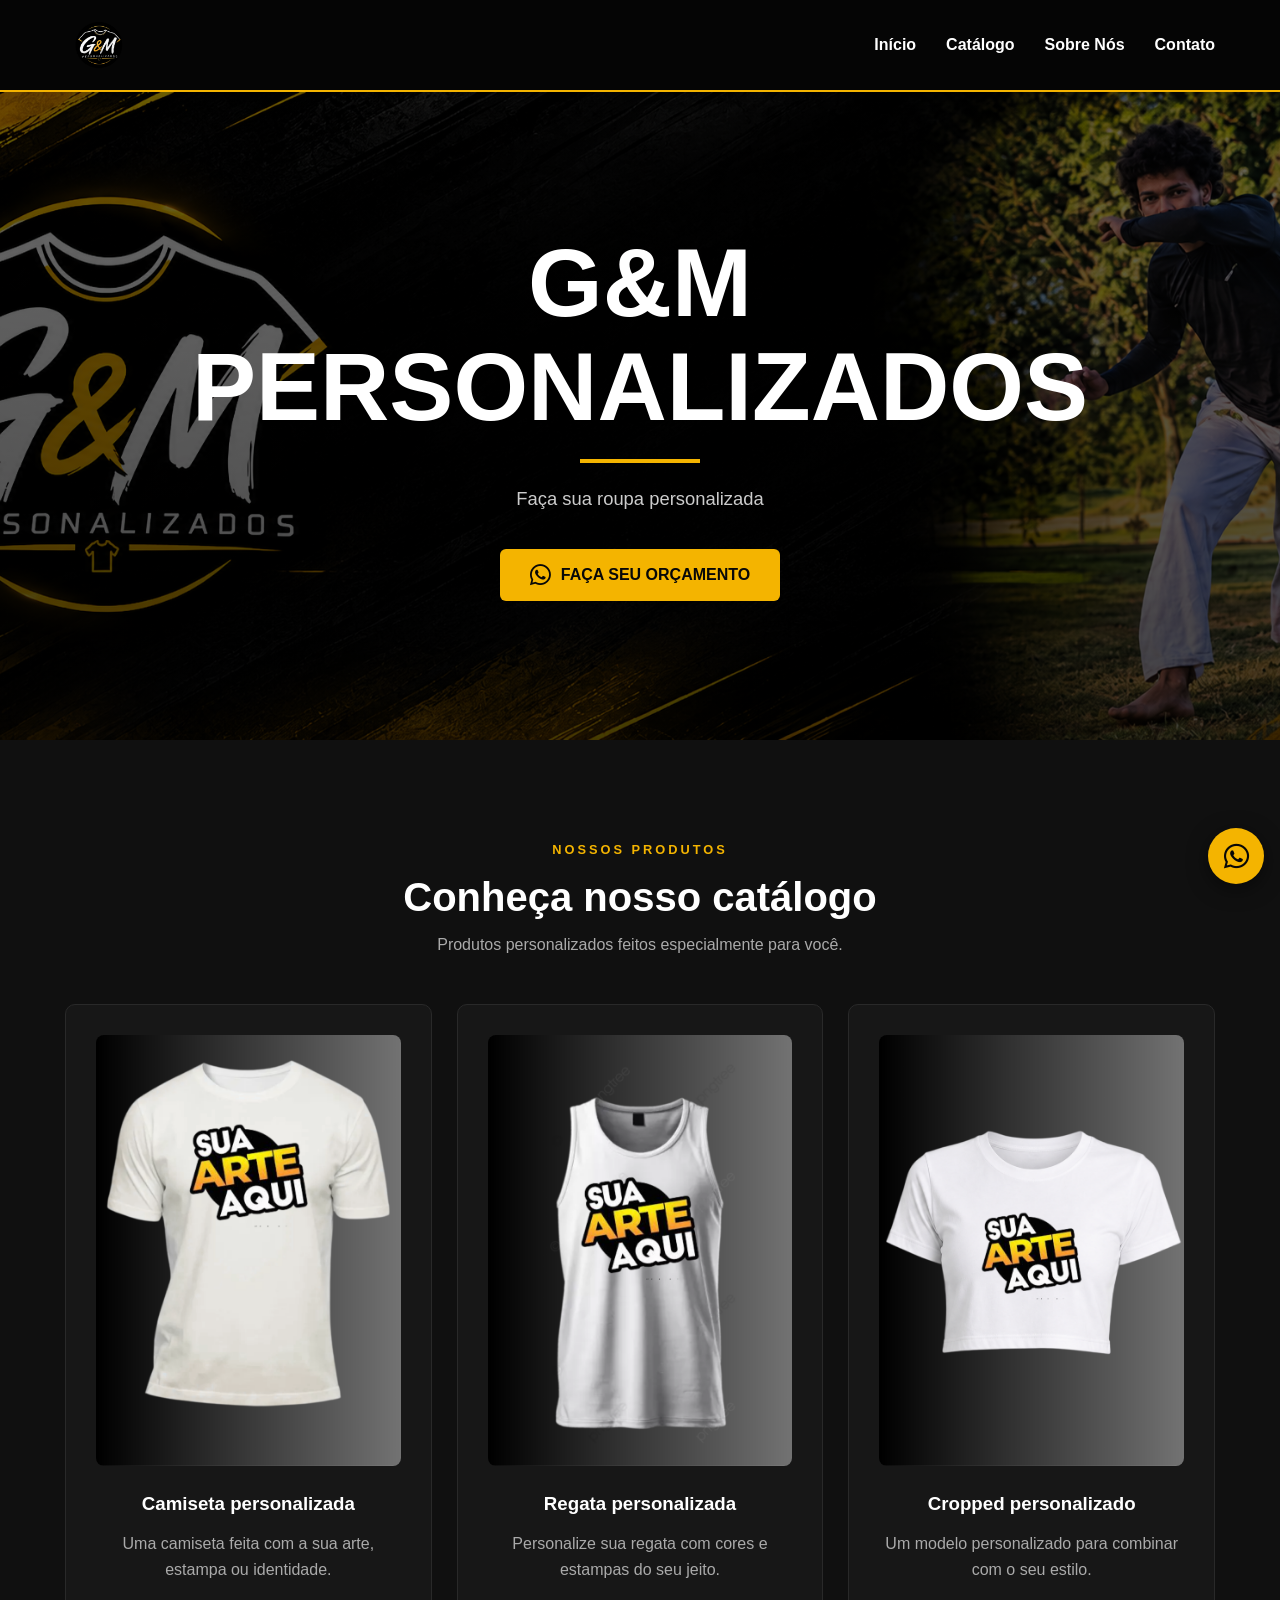
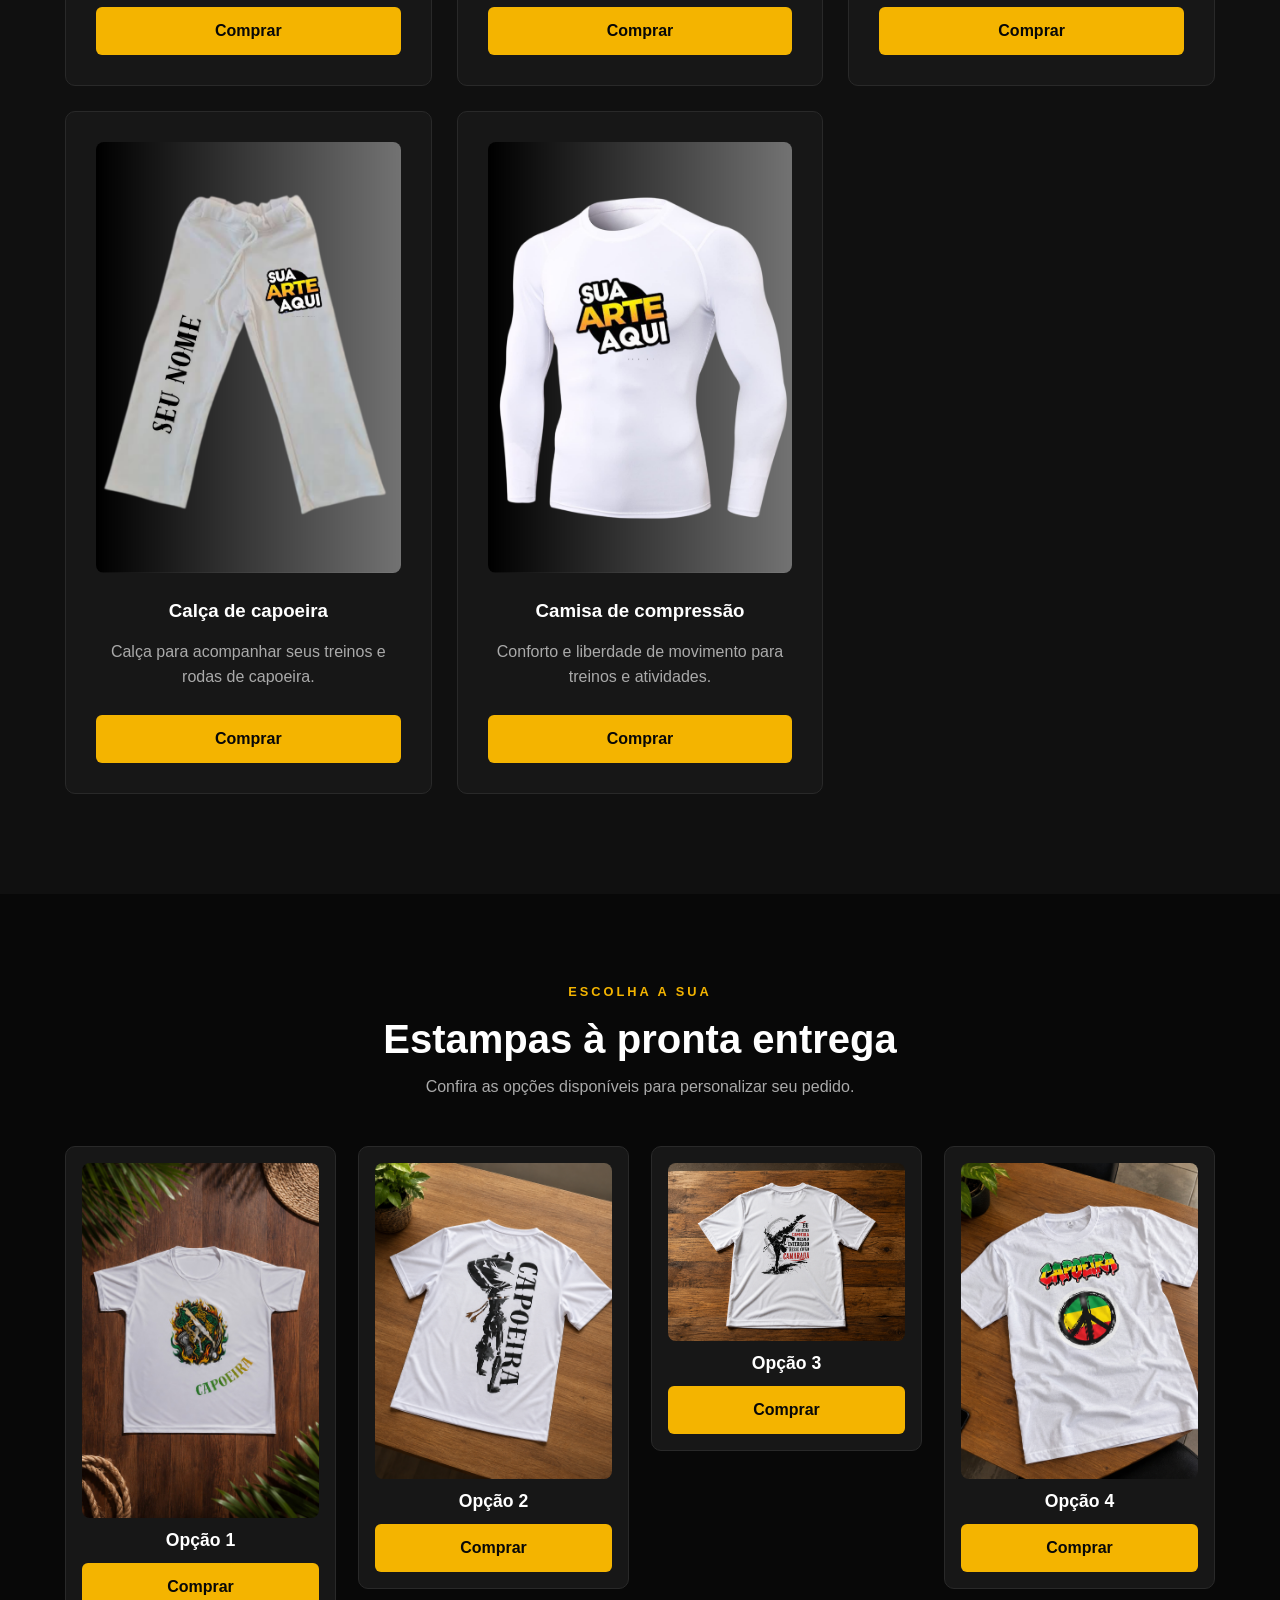
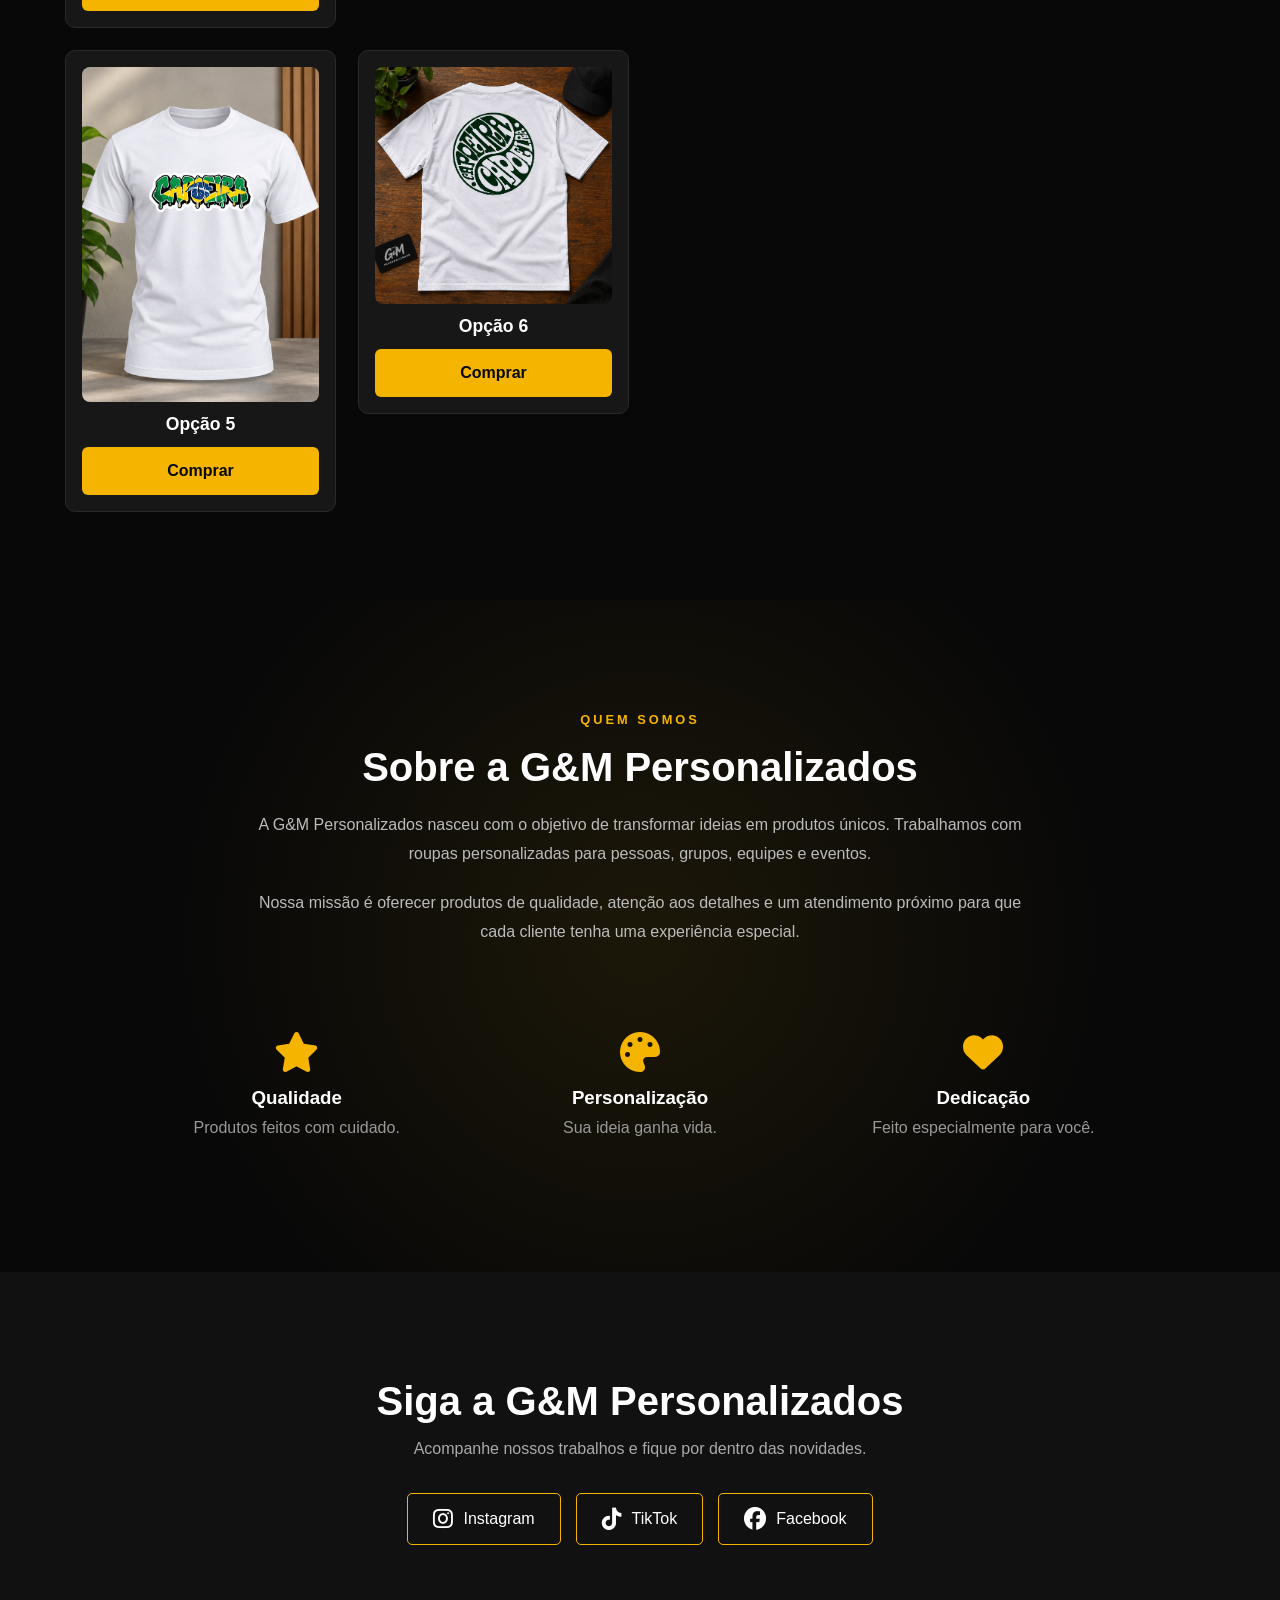
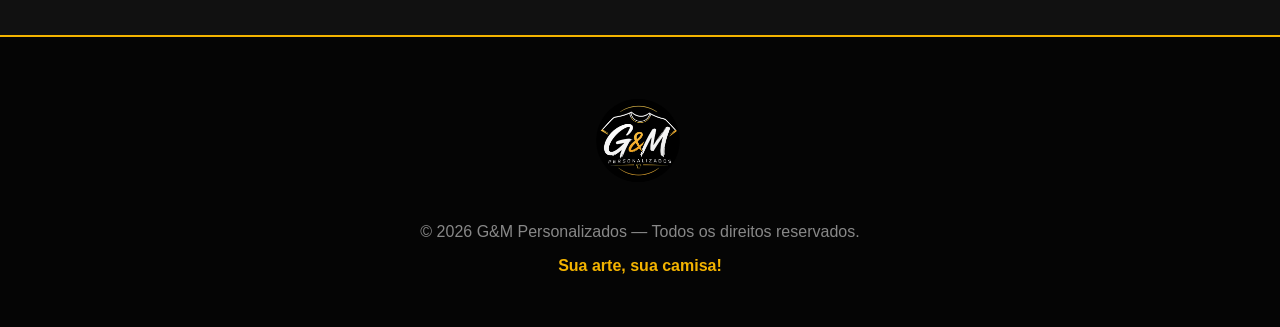
==== commit 702a3d45: "Atualiza o site" ====
--- a/index.html
+++ b/index.html
@@ -67,9 +67,8 @@
         <div class="produtos">
 
             <article class="produto">
-                <div class="imagem-produto">
-                    <!-- Adicione a foto em img/camiseta-personalizada.jpg -->
-                    <!-- <img src="img/camiseta-personalizada.jpg" alt="Camiseta personalizada"> -->
+                <div class="imagem-produto imagem-com-foto">
+                  <img src="img/2.png" alt="Camiseta personalizada">
                     <i class="fa-solid fa-shirt" aria-hidden="true"></i>
                     <span>Adicione a foto do produto</span>
                 </div>
@@ -82,9 +81,8 @@
             </article>
 
             <article class="produto">
-                <div class="imagem-produto">
-                    <!-- Adicione a foto em img/regata-personalizada.jpg -->
-                    <!-- <img src="img/regata-personalizada.jpg" alt="Regata personalizada"> -->
+                <div class="imagem-produto imagem-com-foto">
+                    <img src="img/4.png" alt="Regata personalizada">
                     <i class="fa-solid fa-person-running" aria-hidden="true"></i>
                     <span>Adicione a foto do produto</span>
                 </div>
@@ -97,9 +95,8 @@
             </article>
 
             <article class="produto">
-                <div class="imagem-produto">
-                    <!-- Adicione a foto em img/cropped-personalizado.jpg -->
-                    <!-- <img src="img/cropped-personalizado.jpg" alt="Cropped personalizado"> -->
+                <div class="imagem-produto imagem-com-foto">
+                   <img src="img/3.png" alt="Cropped personalizado">
                     <i class="fa-solid fa-shirt" aria-hidden="true"></i>
                     <span>Adicione a foto do produto</span>
                 </div>
@@ -112,9 +109,8 @@
             </article>
 
             <article class="produto">
-                <div class="imagem-produto">
-                    <!-- Adicione a foto em img/calca-capoeira.jpg -->
-                    <!-- <img src="img/calca-capoeira.jpg" alt="Calça de capoeira"> -->
+                <div class="imagem-produto imagem-com-foto">
+                   <img src="img/1.png" alt="Calça de capoeira">
                     <i class="fa-solid fa-person" aria-hidden="true"></i>
                     <span>Adicione a foto do produto</span>
                 </div>
@@ -127,9 +123,8 @@
             </article>
 
             <article class="produto">
-                <div class="imagem-produto">
-                    <!-- Adicione a foto em img/camisa-compressao.jpg -->
-                    <!-- <img src="img/camisa-compressao.jpg" alt="Camisa de compressão"> -->
+                <div class="imagem-produto imagem-com-foto">
+                   <img src="img/5.png" alt="Camisa de compressão">
                     <i class="fa-solid fa-shirt" aria-hidden="true"></i>
                     <span>Adicione a foto do produto</span>
                 </div>
@@ -155,63 +150,75 @@
 
         <div class="estampas-grid">
             <article class="estampa-card">
-                <div class="imagem-estampa">
-                    <!-- Adicione a imagem em img/estampa-opcao-1.jpg -->
-                    <!-- <img src="img/estampa-opcao-1.jpg" alt="Estampa opção 1"> -->
+                <div class="imagem-estampa imagem-com-foto">
+                   <img src="img/opcao1.jpg" alt="Estampa opção 1">
                     <i class="fa-solid fa-image" aria-hidden="true"></i>
                     <span>Adicione a imagem da estampa</span>
                 </div>
                 <h3>Opção 1</h3>
-            </article>
-
-            <article class="estampa-card">
-                <div class="imagem-estampa">
-                    <!-- Adicione a imagem em img/estampa-opcao-2.jpg -->
-                    <!-- <img src="img/estampa-opcao-2.jpg" alt="Estampa opção 2"> -->
+                <button class="botao-comprar" type="button" data-produto="Estampa à pronta entrega - Opção 1">
+                    Comprar
+                </button>
+            </article>
+
+            <article class="estampa-card">
+                <div class="imagem-estampa imagem-com-foto">
+                    <img src="img/opcao2.png" alt="Estampa opção 2">
                     <i class="fa-solid fa-image" aria-hidden="true"></i>
                     <span>Adicione a imagem da estampa</span>
                 </div>
                 <h3>Opção 2</h3>
-            </article>
-
-            <article class="estampa-card">
-                <div class="imagem-estampa">
-                    <!-- Adicione a imagem em img/estampa-opcao-3.jpg -->
-                    <!-- <img src="img/estampa-opcao-3.jpg" alt="Estampa opção 3"> -->
+                <button class="botao-comprar" type="button" data-produto="Estampa à pronta entrega - Opção 2">
+                    Comprar
+                </button>
+            </article>
+
+            <article class="estampa-card">
+                <div class="imagem-estampa imagem-com-foto">
+                   <img src="img/opcao3.png" alt="Estampa opção 3">
                     <i class="fa-solid fa-image" aria-hidden="true"></i>
                     <span>Adicione a imagem da estampa</span>
                 </div>
                 <h3>Opção 3</h3>
-            </article>
-
-            <article class="estampa-card">
-                <div class="imagem-estampa">
-                    <!-- Adicione a imagem em img/estampa-opcao-4.jpg -->
-                    <!-- <img src="img/estampa-opcao-4.jpg" alt="Estampa opção 4"> -->
+                <button class="botao-comprar" type="button" data-produto="Estampa à pronta entrega - Opção 3">
+                    Comprar
+                </button>
+            </article>
+
+            <article class="estampa-card">
+                <div class="imagem-estampa imagem-com-foto">
+                   <img src="img/opcao4.png" alt="Estampa opção 4">
                     <i class="fa-solid fa-image" aria-hidden="true"></i>
                     <span>Adicione a imagem da estampa</span>
                 </div>
                 <h3>Opção 4</h3>
-            </article>
-
-            <article class="estampa-card">
-                <div class="imagem-estampa">
-                    <!-- Adicione a imagem em img/estampa-opcao-5.jpg -->
-                    <!-- <img src="img/estampa-opcao-5.jpg" alt="Estampa opção 5"> -->
+                <button class="botao-comprar" type="button" data-produto="Estampa à pronta entrega - Opção 4">
+                    Comprar
+                </button>
+            </article>
+
+            <article class="estampa-card">
+                <div class="imagem-estampa imagem-com-foto">
+                    <img src="img/opcao5.png" alt="Estampa opção 5">
                     <i class="fa-solid fa-image" aria-hidden="true"></i>
                     <span>Adicione a imagem da estampa</span>
                 </div>
                 <h3>Opção 5</h3>
-            </article>
-
-            <article class="estampa-card">
-                <div class="imagem-estampa">
-                    <!-- Adicione a imagem em img/estampa-opcao-6.jpg -->
-                    <!-- <img src="img/estampa-opcao-6.jpg" alt="Estampa opção 6"> -->
+                <button class="botao-comprar" type="button" data-produto="Estampa à pronta entrega - Opção 5">
+                    Comprar
+                </button>
+            </article>
+
+            <article class="estampa-card">
+                <div class="imagem-estampa imagem-com-foto">
+                 <img src="img/opcao6.png" alt="Estampa opção 6">
                     <i class="fa-solid fa-image" aria-hidden="true"></i>
                     <span>Adicione a imagem da estampa</span>
                 </div>
                 <h3>Opção 6</h3>
+                <button class="botao-comprar" type="button" data-produto="Estampa à pronta entrega - Opção 6">
+                    Comprar
+                </button>
             </article>
         </div>
     </section>
--- a/css/style.css
+++ b/css/style.css
@@ -280,6 +280,30 @@
     object-fit: cover;
 }
 
+.imagem-produto.imagem-com-foto {
+    display: block;
+    min-height: 0;
+    height: auto;
+    aspect-ratio: auto;
+    overflow: visible;
+    background: transparent;
+}
+
+.imagem-produto.imagem-com-foto img,
+.imagem-estampa.imagem-com-foto img {
+    position: static;
+    display: block;
+    width: 100%;
+    height: auto;
+    object-fit: contain;
+    border-radius: 8px;
+}
+
+.imagem-com-foto i,
+.imagem-com-foto span {
+    display: none;
+}
+
 .imagem-produto i {
     font-size: 4rem;
     color: #f4b400;
@@ -312,12 +336,15 @@
     max-width: 1150px;
     margin: auto;
     display: grid;
+    align-items: start;
     grid-template-columns: repeat(auto-fit, minmax(min(100%, 220px), 1fr));
     gap: clamp(14px, 2.5vw, 22px);
 }
 
 .estampa-card {
     min-width: 0;
+    display: flex;
+    flex-direction: column;
     padding: clamp(10px, 2vw, 16px);
     border: 1px solid #292929;
     border-radius: 10px;
@@ -352,6 +379,13 @@
     object-fit: cover;
 }
 
+.imagem-estampa.imagem-com-foto {
+    display: block;
+    aspect-ratio: auto;
+    overflow: visible;
+    background: transparent;
+}
+
 .imagem-estampa i {
     color: #f4b400;
     font-size: clamp(2rem, 5vw, 3rem);
@@ -367,6 +401,10 @@
 .estampa-card h3 {
     margin-top: 12px;
     font-size: clamp(0.95rem, 2vw, 1.1rem);
+}
+
+.estampa-card .botao-comprar {
+    margin-top: 12px;
 }
 
 .botao-comprar,
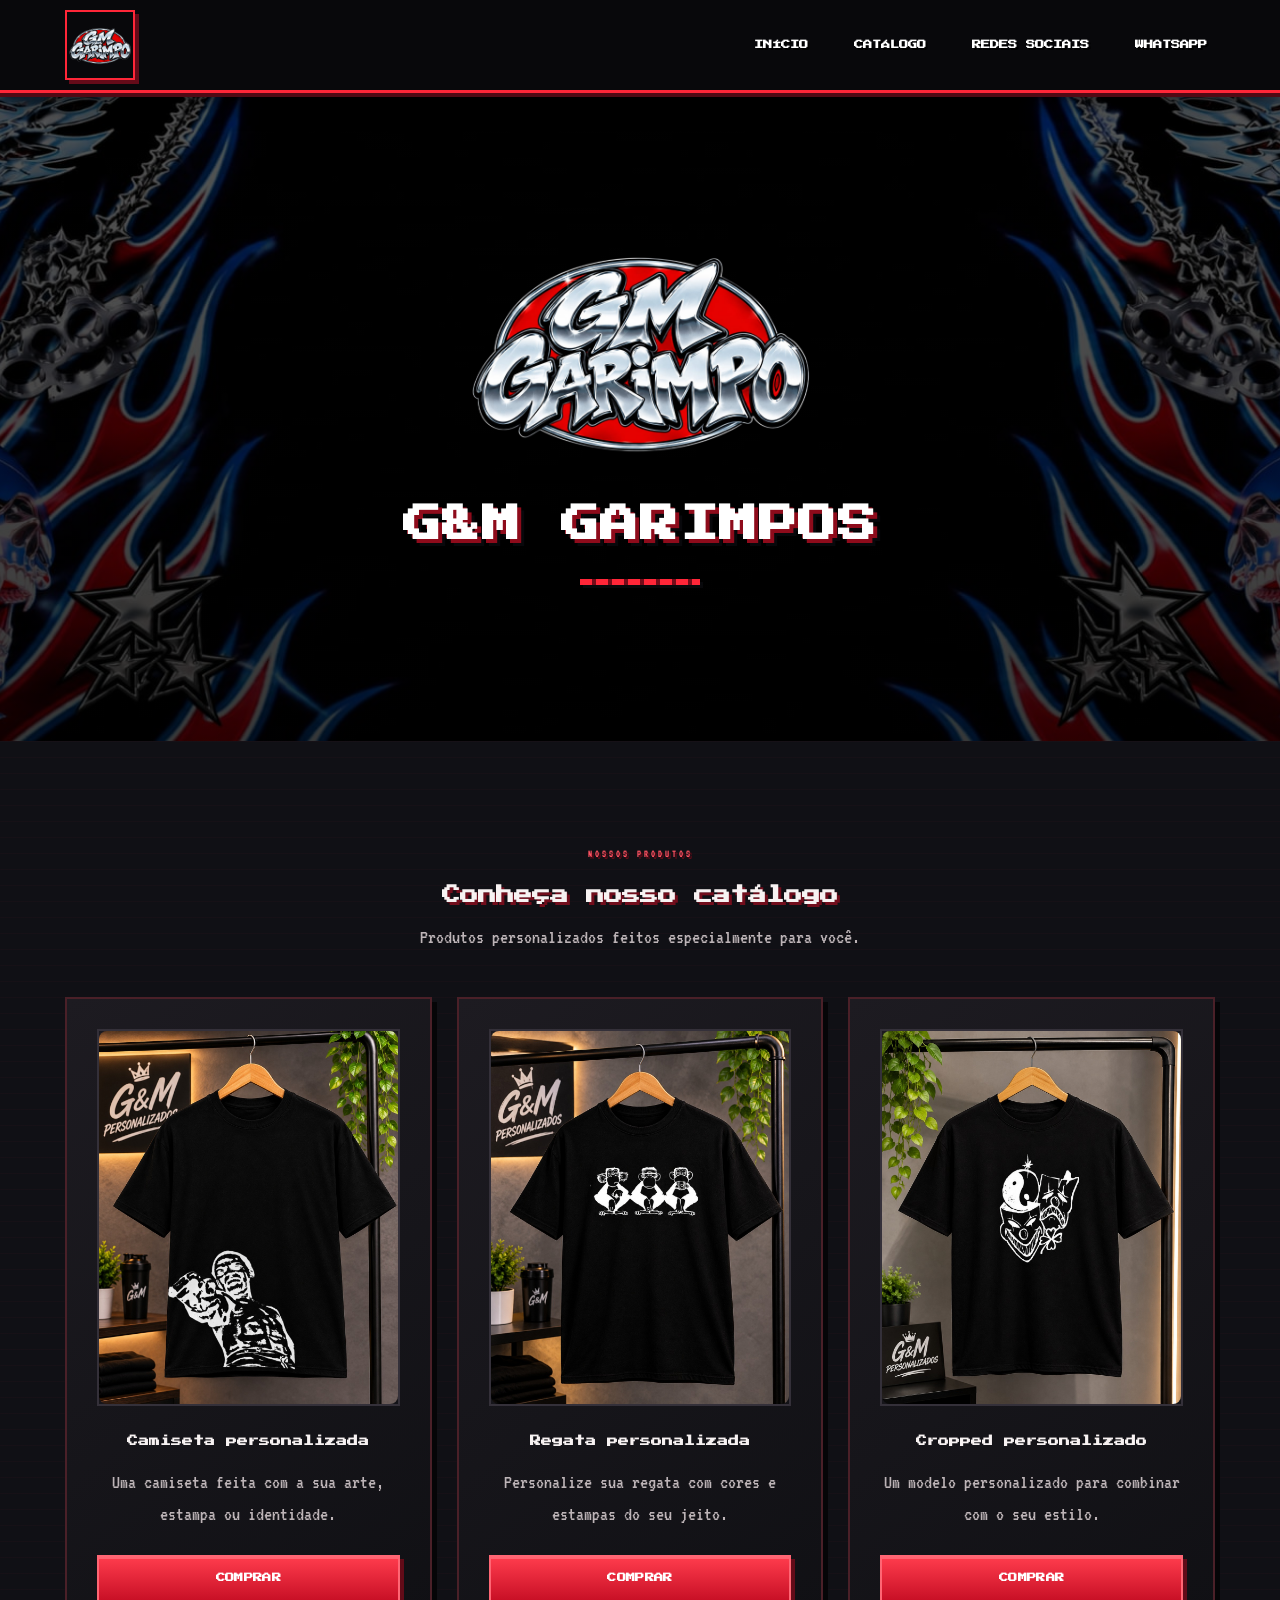
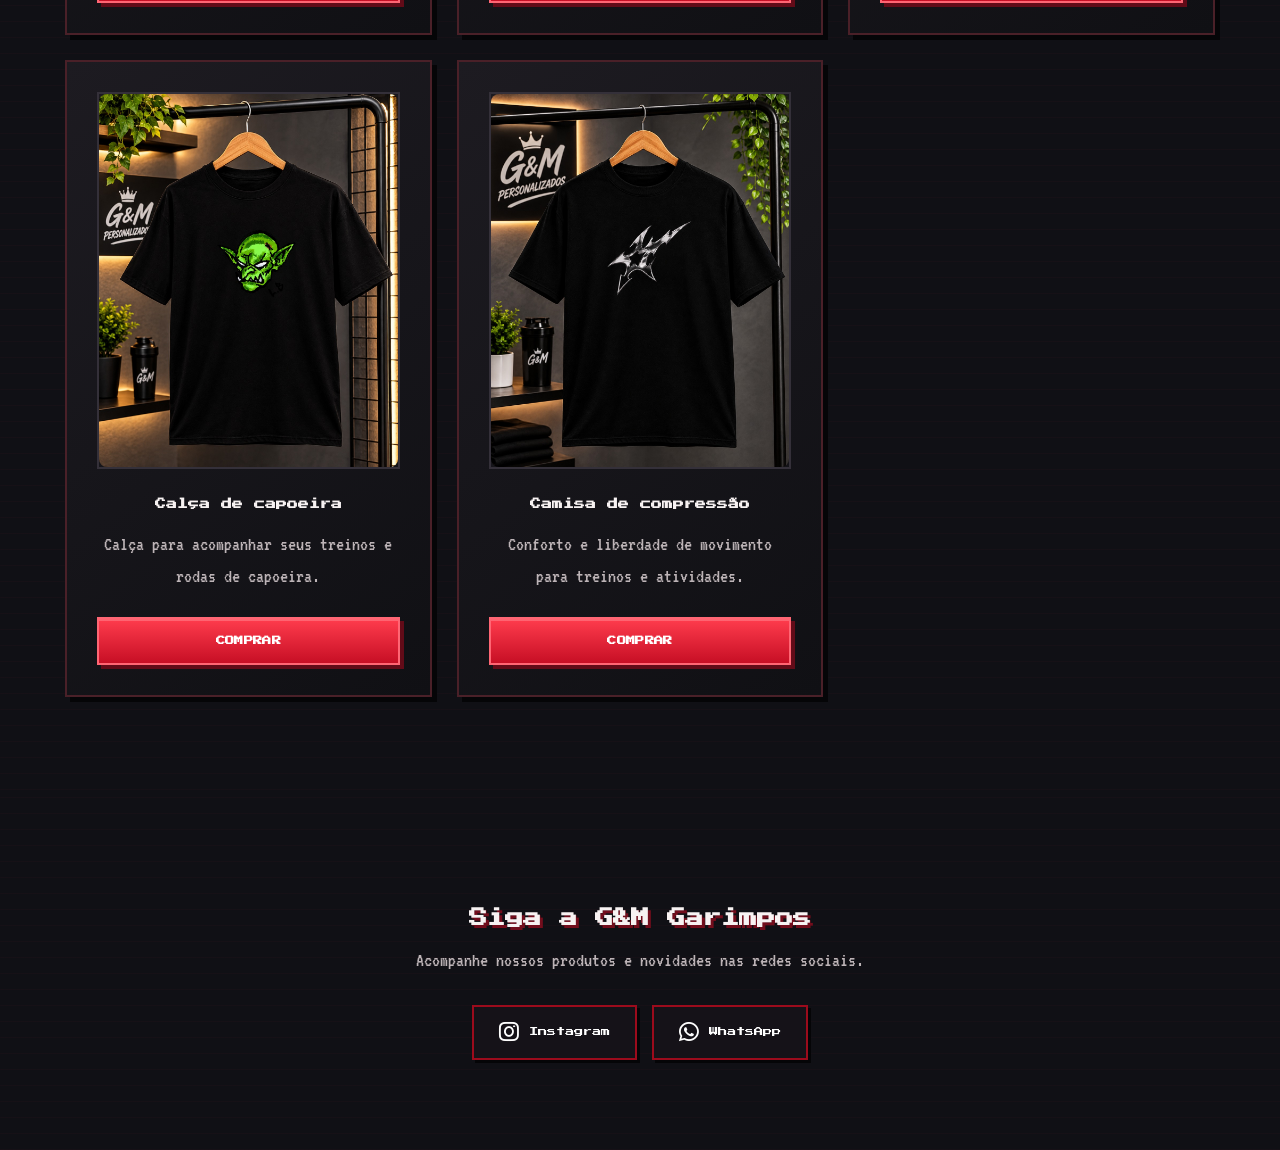
==== commit d73665ce: "Publish site files Co-authored-by: Copilot <223556219+Copilot@users.noreply.github.com>" ====
--- a/index.html
+++ b/index.html
@@ -4,8 +4,11 @@
     <meta charset="UTF-8">
     <meta name="viewport" content="width=device-width, initial-scale=1.0">
 
-    <title>G&M Personalizados</title>
-
+    <title>G&M Garimpos</title>
+
+    <link rel="preconnect" href="https://fonts.googleapis.com">
+    <link rel="preconnect" href="https://fonts.gstatic.com" crossorigin>
+    <link href="https://fonts.googleapis.com/css2?family=Press+Start+2P&family=VT323&display=swap" rel="stylesheet">
     <link rel="stylesheet" href="css/style.css">
 
     <!-- Ícones -->
@@ -20,39 +23,30 @@
         <nav class="navbar">
 
             <a href="#inicio" class="logo">
-                <img src="img/logo.png" alt="Logo G&M Personalizados">
+                <img src="img/logo.png" alt="Logo G&M Garimpos">
             </a>
 
             <ul class="menu">
                 <li><a href="#inicio">Início</a></li>
                 <li><a href="#catalogo">Catálogo</a></li>
-                <li><a href="#sobre">Sobre Nós</a></li>
-                <li><a href="#contato">Contato</a></li>
+                <li><a href="#redes-sociais">Redes sociais</a></li>
+                <li>
+                    <a href="https://wa.me/5511981599583" target="_blank" rel="noopener noreferrer">
+                        WhatsApp
+                    </a>
+                </li>
             </ul>
 
         </nav>
     </header>
 
-
-    <!-- BANNER -->
+    <!-- ABERTURA COM BANNER -->
     <section class="banner" id="inicio">
-
         <div class="banner-conteudo">
-            <h1>G&amp;M Personalizados</h1>
-
-            <p>Faça sua roupa personalizada</p>
-
-            <a class="botao-orcamento"
-               href="https://wa.me/5511981599583"
-               target="_blank">
-
-                <i class="fa-brands fa-whatsapp"></i>
-                FAÇA SEU ORÇAMENTO
-            </a>
-        </div>
-
+            <img class="banner-logo" src="img/logo.png" alt="Logo G&M Garimpos">
+            <h1>G&amp;M Garimpos</h1>
+        </div>
     </section>
-
 
     <!-- CATÁLOGO -->
     <section class="catalogo" id="catalogo">
@@ -68,7 +62,7 @@
 
             <article class="produto">
                 <div class="imagem-produto imagem-com-foto">
-                  <img src="img/2.png" alt="Camiseta personalizada">
+                  <img src="img/opcao1.jpeg" alt="Camiseta personalizada">
                     <i class="fa-solid fa-shirt" aria-hidden="true"></i>
                     <span>Adicione a foto do produto</span>
                 </div>
@@ -82,7 +76,7 @@
 
             <article class="produto">
                 <div class="imagem-produto imagem-com-foto">
-                    <img src="img/4.png" alt="Regata personalizada">
+                    <img src="img/opcao2.jpeg" alt="Regata personalizada">
                     <i class="fa-solid fa-person-running" aria-hidden="true"></i>
                     <span>Adicione a foto do produto</span>
                 </div>
@@ -96,7 +90,7 @@
 
             <article class="produto">
                 <div class="imagem-produto imagem-com-foto">
-                   <img src="img/3.png" alt="Cropped personalizado">
+                   <img src="img/opcao3.jpeg" alt="Cropped personalizado">
                     <i class="fa-solid fa-shirt" aria-hidden="true"></i>
                     <span>Adicione a foto do produto</span>
                 </div>
@@ -110,7 +104,7 @@
 
             <article class="produto">
                 <div class="imagem-produto imagem-com-foto">
-                   <img src="img/1.png" alt="Calça de capoeira">
+                   <img src="img/opcao4.jpeg" alt="Calça de capoeira">
                     <i class="fa-solid fa-person" aria-hidden="true"></i>
                     <span>Adicione a foto do produto</span>
                 </div>
@@ -124,7 +118,7 @@
 
             <article class="produto">
                 <div class="imagem-produto imagem-com-foto">
-                   <img src="img/5.png" alt="Camisa de compressão">
+                   <img src="img/opcao5.jpeg" alt="Camisa de compressão">
                     <i class="fa-solid fa-shirt" aria-hidden="true"></i>
                     <span>Adicione a foto do produto</span>
                 </div>
@@ -140,86 +134,27 @@
 
     </section>
 
-    <!-- ESTAMPAS À PRONTA ENTREGA -->
-    <section class="estampas" id="estampas">
-        <div class="titulo-secao">
-            <span>ESCOLHA A SUA</span>
-            <h2>Estampas à pronta entrega</h2>
-            <p>Confira as opções disponíveis para personalizar seu pedido.</p>
-        </div>
-
-        <div class="estampas-grid">
-            <article class="estampa-card">
-                <div class="imagem-estampa imagem-com-foto">
-                   <img src="img/opcao1.jpg" alt="Estampa opção 1">
-                    <i class="fa-solid fa-image" aria-hidden="true"></i>
-                    <span>Adicione a imagem da estampa</span>
-                </div>
-                <h3>Opção 1</h3>
-                <button class="botao-comprar" type="button" data-produto="Estampa à pronta entrega - Opção 1">
-                    Comprar
-                </button>
-            </article>
-
-            <article class="estampa-card">
-                <div class="imagem-estampa imagem-com-foto">
-                    <img src="img/opcao2.png" alt="Estampa opção 2">
-                    <i class="fa-solid fa-image" aria-hidden="true"></i>
-                    <span>Adicione a imagem da estampa</span>
-                </div>
-                <h3>Opção 2</h3>
-                <button class="botao-comprar" type="button" data-produto="Estampa à pronta entrega - Opção 2">
-                    Comprar
-                </button>
-            </article>
-
-            <article class="estampa-card">
-                <div class="imagem-estampa imagem-com-foto">
-                   <img src="img/opcao3.png" alt="Estampa opção 3">
-                    <i class="fa-solid fa-image" aria-hidden="true"></i>
-                    <span>Adicione a imagem da estampa</span>
-                </div>
-                <h3>Opção 3</h3>
-                <button class="botao-comprar" type="button" data-produto="Estampa à pronta entrega - Opção 3">
-                    Comprar
-                </button>
-            </article>
-
-            <article class="estampa-card">
-                <div class="imagem-estampa imagem-com-foto">
-                   <img src="img/opcao4.png" alt="Estampa opção 4">
-                    <i class="fa-solid fa-image" aria-hidden="true"></i>
-                    <span>Adicione a imagem da estampa</span>
-                </div>
-                <h3>Opção 4</h3>
-                <button class="botao-comprar" type="button" data-produto="Estampa à pronta entrega - Opção 4">
-                    Comprar
-                </button>
-            </article>
-
-            <article class="estampa-card">
-                <div class="imagem-estampa imagem-com-foto">
-                    <img src="img/opcao5.png" alt="Estampa opção 5">
-                    <i class="fa-solid fa-image" aria-hidden="true"></i>
-                    <span>Adicione a imagem da estampa</span>
-                </div>
-                <h3>Opção 5</h3>
-                <button class="botao-comprar" type="button" data-produto="Estampa à pronta entrega - Opção 5">
-                    Comprar
-                </button>
-            </article>
-
-            <article class="estampa-card">
-                <div class="imagem-estampa imagem-com-foto">
-                 <img src="img/opcao6.png" alt="Estampa opção 6">
-                    <i class="fa-solid fa-image" aria-hidden="true"></i>
-                    <span>Adicione a imagem da estampa</span>
-                </div>
-                <h3>Opção 6</h3>
-                <button class="botao-comprar" type="button" data-produto="Estampa à pronta entrega - Opção 6">
-                    Comprar
-                </button>
-            </article>
+    <!-- REDES SOCIAIS -->
+    <section class="contato" id="redes-sociais">
+        <h2>Siga a G&amp;M Garimpos</h2>
+        <p>Acompanhe nossos produtos e novidades nas redes sociais.</p>
+
+        <div class="redes">
+            <a href="https://www.instagram.com/desapega.gm?mdxt=MXZhcHFrczNpcWFmcQ=="
+               class="instagram"
+               target="_blank"
+               rel="noopener noreferrer">
+                <i class="fa-brands fa-instagram" aria-hidden="true"></i>
+                Instagram
+            </a>
+
+            <a href="https://wa.me/5511981599583"
+               class="whatsapp"
+               target="_blank"
+               rel="noopener noreferrer">
+                <i class="fa-brands fa-whatsapp" aria-hidden="true"></i>
+                WhatsApp
+            </a>
         </div>
     </section>
 
@@ -263,114 +198,6 @@
             </button>
         </form>
     </dialog>
-
-
-    <!-- SOBRE NÓS -->
-    <section class="sobre" id="sobre">
-
-        <div class="sobre-texto">
-
-            <span>QUEM SOMOS</span>
-
-            <h2>Sobre a G&M Personalizados</h2>
-
-            <p>
-                A G&M Personalizados nasceu com o objetivo de transformar
-                ideias em produtos únicos. Trabalhamos com roupas
-                personalizadas para pessoas, grupos, equipes e eventos.
-            </p>
-
-            <p>
-                Nossa missão é oferecer produtos de qualidade, atenção aos
-                detalhes e um atendimento próximo para que cada cliente
-                tenha uma experiência especial.
-            </p>
-
-            <div class="qualidades">
-
-                <div>
-                    <i class="fa-solid fa-star"></i>
-                    <h3>Qualidade</h3>
-                    <p>Produtos feitos com cuidado.</p>
-                </div>
-
-                <div>
-                    <i class="fa-solid fa-palette"></i>
-                    <h3>Personalização</h3>
-                    <p>Sua ideia ganha vida.</p>
-                </div>
-
-                <div>
-                    <i class="fa-solid fa-heart"></i>
-                    <h3>Dedicação</h3>
-                    <p>Feito especialmente para você.</p>
-                </div>
-
-            </div>
-
-        </div>
-
-    </section>
-
-
-    <!-- CONTATO -->
-    <section class="contato" id="contato">
-
-        <h2>Siga a G&M Personalizados</h2>
-
-        <p>
-            Acompanhe nossos trabalhos e fique por dentro das novidades.
-        </p>
-
-
-        <div class="redes">
-
-            <a href="#" class="instagram">
-                <i class="fa-brands fa-instagram"></i>
-                Instagram
-            </a>
-
-            <a href="#" class="tiktok">
-                <i class="fa-brands fa-tiktok"></i>
-                TikTok
-            </a>
-
-            <a href="#" class="facebook">
-                <i class="fa-brands fa-facebook"></i>
-                Facebook
-            </a>
-
-        </div>
-
-    </section>
-
-
-    <!-- RODAPÉ -->
-    <footer>
-
-        <img src="img/logo.png" alt="G&M Personalizados">
-
-        <p>
-            © 2026 G&M Personalizados — Todos os direitos reservados.
-        </p>
-
-        <p class="slogan">
-            Sua arte, sua camisa!
-        </p>
-
-    </footer>
-
-
-    <!-- BOTÃO FLUTUANTE WHATSAPP -->
-    <a href="https://wa.me/5511981599583"
-       class="whatsapp-flutuante"
-       target="_blank"
-       aria-label="Falar pelo WhatsApp">
-
-        <i class="fa-brands fa-whatsapp"></i>
-
-    </a>
-
     <script src="js/script.js"></script>
 
 </body>
--- a/css/style.css
+++ b/css/style.css
@@ -112,7 +112,7 @@
             rgba(0, 0, 0, 0.58),
             rgba(0, 0, 0, 0.72)
         ),
-        url("../img/baner.png"),
+        url("../img/baner.jpeg"),
         radial-gradient(circle at center, #2b230b, #080808 70%);
     background-position: center;
     background-size: cover;
@@ -122,6 +122,12 @@
 .banner-conteudo {
     width: min(100%, 1100px);
     padding: 20px 0;
+}
+
+.banner-logo {
+    width: clamp(120px, 32vw, 360px);
+    height: auto;
+    margin: 0 auto 24px;
 }
 
 .banner h1 {
@@ -762,7 +768,7 @@
     .menu {
         width: min(100%, 460px);
         display: grid;
-        grid-template-columns: repeat(4, minmax(0, 1fr));
+        grid-template-columns: repeat(2, minmax(0, 1fr));
         gap: 4px;
         justify-content: center;
     }
@@ -776,8 +782,7 @@
     }
 
     .banner {
-        min-height: clamp(380px, 62vh, 520px);
-        min-height: clamp(380px, 62svh, 520px);
+        min-height: clamp(300px, 65vw, 500px);
         background-position: center;
     }
 }
@@ -785,9 +790,8 @@
 @media (max-width: 520px) {
 
     .banner {
-        min-height: clamp(360px, 58vh, 480px);
-        min-height: clamp(360px, 58svh, 480px);
-        padding: 38px 16px;
+        min-height: clamp(260px, 68vw, 360px);
+        padding: clamp(24px, 7vw, 38px) 16px;
         background-position: center;
         background-size: cover;
     }
@@ -1020,4 +1024,343 @@
         animation-iteration-count: 1 !important;
         transition-duration: 0.01ms !important;
     }
+}
+
+/* Tema arcade pixel art */
+:root {
+    color-scheme: dark;
+    --arcade-red: #ff2638;
+    --arcade-red-dark: #9c0b1c;
+    --arcade-black: #08080b;
+    --arcade-panel: #15151b;
+    --arcade-border: #4a2028;
+    --arcade-text: #f7f2f2;
+}
+
+body {
+    background-color: var(--arcade-black);
+    background-image:
+        linear-gradient(rgba(255, 38, 56, 0.035) 1px, transparent 1px),
+        linear-gradient(90deg, rgba(255, 38, 56, 0.035) 1px, transparent 1px),
+        radial-gradient(ellipse at 50% 0, #241016, transparent 60%);
+    background-size: 16px 16px, 16px 16px, auto;
+    color: var(--arcade-text);
+    font-family: "VT323", "Courier New", monospace;
+    font-size: 20px;
+}
+
+header .menu a,
+.banner h1,
+.titulo-secao h2,
+.sobre h2,
+.contato h2,
+.produto h3,
+.estampa-card h3,
+.qualidades h3,
+.botao-orcamento,
+.botao-comprar,
+.botao-continuar,
+.modal-etiqueta,
+.formulario-compra h2,
+.redes a,
+footer .slogan {
+    font-family: "Press Start 2P", "Courier New", monospace;
+}
+
+.menu a {
+    font-size: 0.58rem;
+    line-height: 1.8;
+}
+
+.banner h1 {
+    max-width: 100%;
+    font-size: clamp(1.2rem, 4vw, 2.4rem);
+    line-height: 1.7;
+}
+
+.titulo-secao h2,
+.sobre h2,
+.contato h2,
+.formulario-compra h2 {
+    font-size: clamp(0.85rem, 2.2vw, 1.15rem);
+    line-height: 1.8;
+}
+
+.produto h3,
+.estampa-card h3 {
+    font-size: 0.68rem;
+    line-height: 1.8;
+}
+
+.qualidades h3 {
+    font-size: 0.62rem;
+    line-height: 1.8;
+}
+
+.botao-orcamento,
+.botao-comprar,
+.botao-continuar,
+.redes a {
+    font-size: 0.58rem;
+    line-height: 1.8;
+}
+
+.titulo-secao span,
+.sobre span,
+.modal-etiqueta {
+    font-size: 0.58rem;
+    line-height: 1.8;
+}
+
+footer .slogan {
+    font-size: 0.62rem;
+    line-height: 1.8;
+}
+
+a:focus-visible,
+.botao-comprar:focus-visible,
+.botao-continuar:focus-visible,
+.fechar-modal:focus-visible {
+    outline-color: #ff6875;
+}
+
+header {
+    background: #08080b;
+    border-bottom: 3px solid var(--arcade-red);
+    box-shadow: 0 4px 0 #510914, 0 8px 20px #0009;
+}
+
+.logo img,
+footer img {
+    border: 2px solid var(--arcade-red);
+    border-radius: 0;
+    box-shadow: 4px 4px 0 #640b19;
+}
+
+.menu a {
+    padding-inline: 8px;
+    text-transform: uppercase;
+    text-shadow: 2px 2px 0 #000;
+}
+
+.menu a:hover {
+    color: #ff6875;
+    text-shadow: 2px 2px 0 #680b19, 0 0 10px #ff263877;
+}
+
+.banner {
+    background-image:
+        linear-gradient(rgba(0, 0, 0, 0.66), rgba(0, 0, 0, 0.78)),
+        url("../img/baner.jpeg"),
+        radial-gradient(circle at center, #3a1018, #08080b 70%);
+}
+
+.banner h1 {
+    color: #fff;
+    text-shadow: 4px 4px 0 #8e0b1b, 7px 7px 0 #08080b;
+    letter-spacing: 0.04em;
+}
+
+.banner h1::after {
+    height: 6px;
+    background: repeating-linear-gradient(90deg, var(--arcade-red) 0 12px, #740b19 12px 16px);
+    box-shadow: 3px 3px 0 #08080b;
+}
+
+.banner p {
+    color: #e0d5d7;
+}
+
+.botao-orcamento,
+.botao-comprar,
+.botao-continuar {
+    border: 2px solid #ff6674;
+    border-radius: 0;
+    background: linear-gradient(180deg, #ff3c4d, #c70f25);
+    color: #fff;
+    box-shadow: 4px 4px 0 #620b18, inset 0 2px 0 #ffffff35;
+    text-transform: uppercase;
+    letter-spacing: 0.04em;
+}
+
+.botao-orcamento:hover,
+.botao-comprar:hover,
+.botao-continuar:hover {
+    background: linear-gradient(180deg, #ff6573, #e01730);
+    box-shadow: 2px 2px 0 #620b18, inset 0 2px 0 #ffffff35;
+}
+
+.titulo-secao span,
+.sobre span,
+.modal-etiqueta {
+    color: #ff5262;
+    text-shadow: 2px 2px 0 #5c0b17;
+}
+
+.titulo-secao h2,
+.sobre h2,
+.contato h2 {
+    text-shadow: 3px 3px 0 #720d1c;
+}
+
+.titulo-secao p,
+.produto p,
+.sobre-texto > p,
+.contato > p {
+    color: #bdb4b7;
+}
+
+.catalogo,
+.contato {
+    background-color: #101015;
+    background-image: linear-gradient(rgba(255, 38, 56, 0.025) 1px, transparent 1px);
+    background-size: 16px 16px;
+}
+
+.produto,
+.estampa-card {
+    border: 2px solid var(--arcade-border);
+    border-radius: 0;
+    background: linear-gradient(145deg, #1d1b21, #101014);
+    box-shadow: 5px 5px 0 #050507;
+}
+
+.produto:hover,
+.estampa-card:hover {
+    border-color: var(--arcade-red);
+    box-shadow: 5px 5px 0 #730c1b, 0 0 16px #ff263830;
+}
+
+.imagem-produto,
+.imagem-estampa {
+    border: 2px solid #343039;
+    border-radius: 0;
+    background: repeating-linear-gradient(135deg, #21181d 0 8px, #141318 8px 16px);
+}
+
+.imagem-produto i,
+.imagem-estampa i,
+.qualidades i {
+    color: #ff4052;
+}
+
+.imagem-produto span,
+.imagem-estampa span {
+    color: #c9bec2;
+}
+
+.estampas {
+    background-color: #09090c;
+    background-image:
+        linear-gradient(rgba(255, 38, 56, 0.03) 1px, transparent 1px),
+        linear-gradient(90deg, rgba(255, 38, 56, 0.03) 1px, transparent 1px);
+    background-size: 16px 16px;
+}
+
+.modal-compra {
+    border: 2px solid var(--arcade-red);
+    border-radius: 0;
+    background: #15141a;
+    box-shadow: 8px 8px 0 #650b19, 0 24px 80px #000b;
+}
+
+.modal-compra::backdrop {
+    background: rgba(0, 0, 0, 0.84);
+}
+
+.fechar-modal {
+    border-radius: 0;
+}
+
+.fechar-modal:hover {
+    background: #39121a;
+}
+
+.produto-selecionado {
+    border-left: 4px solid var(--arcade-red);
+    border-radius: 0;
+    background: #211a20;
+    color: #e3dadd;
+}
+
+.produto-selecionado strong {
+    color: #ff5262;
+}
+
+.formulario-compra input {
+    border: 2px solid #51434a;
+    border-radius: 0;
+    background: #0b0b0f;
+}
+
+.formulario-compra input:focus {
+    border-color: var(--arcade-red);
+    outline-color: #ff263844;
+}
+
+.formulario-compra input::placeholder {
+    color: #9b8e93;
+}
+
+.sobre {
+    background:
+        linear-gradient(rgba(8, 8, 11, 0.88), rgba(8, 8, 11, 0.92)),
+        repeating-linear-gradient(0deg, #251016 0 2px, #08080b 2px 4px);
+}
+
+.qualidades div {
+    border: 1px solid #3c2027;
+    background: #111015;
+    box-shadow: 4px 4px 0 #050507;
+}
+
+.qualidades p {
+    color: #bdb4b7;
+}
+
+.redes a {
+    border: 2px solid var(--arcade-red-dark);
+    border-radius: 0;
+    background: #151218;
+    box-shadow: 3px 3px 0 #050507;
+}
+
+.redes a:hover {
+    border-color: #ff6674;
+    background: var(--arcade-red);
+    color: #fff;
+    box-shadow: 2px 2px 0 #620b18;
+}
+
+footer {
+    border-top: 3px solid var(--arcade-red);
+    background: #070709;
+    box-shadow: 0 -4px 0 #510914;
+}
+
+footer p {
+    color: #a89da2;
+}
+
+footer .slogan {
+    color: #ff5262;
+}
+
+.whatsapp-flutuante {
+    border: 2px solid #ff6674;
+    border-radius: 0;
+    background: linear-gradient(180deg, #ff3c4d, #c70f25);
+    color: #fff;
+    box-shadow: 4px 4px 0 #620b18;
+}
+
+.whatsapp-flutuante:hover {
+    background: #ff5262;
+    box-shadow: 2px 2px 0 #620b18;
+}
+
+@media (max-width: 760px) {
+    .menu a {
+        padding-inline: 4px;
+    }
 }
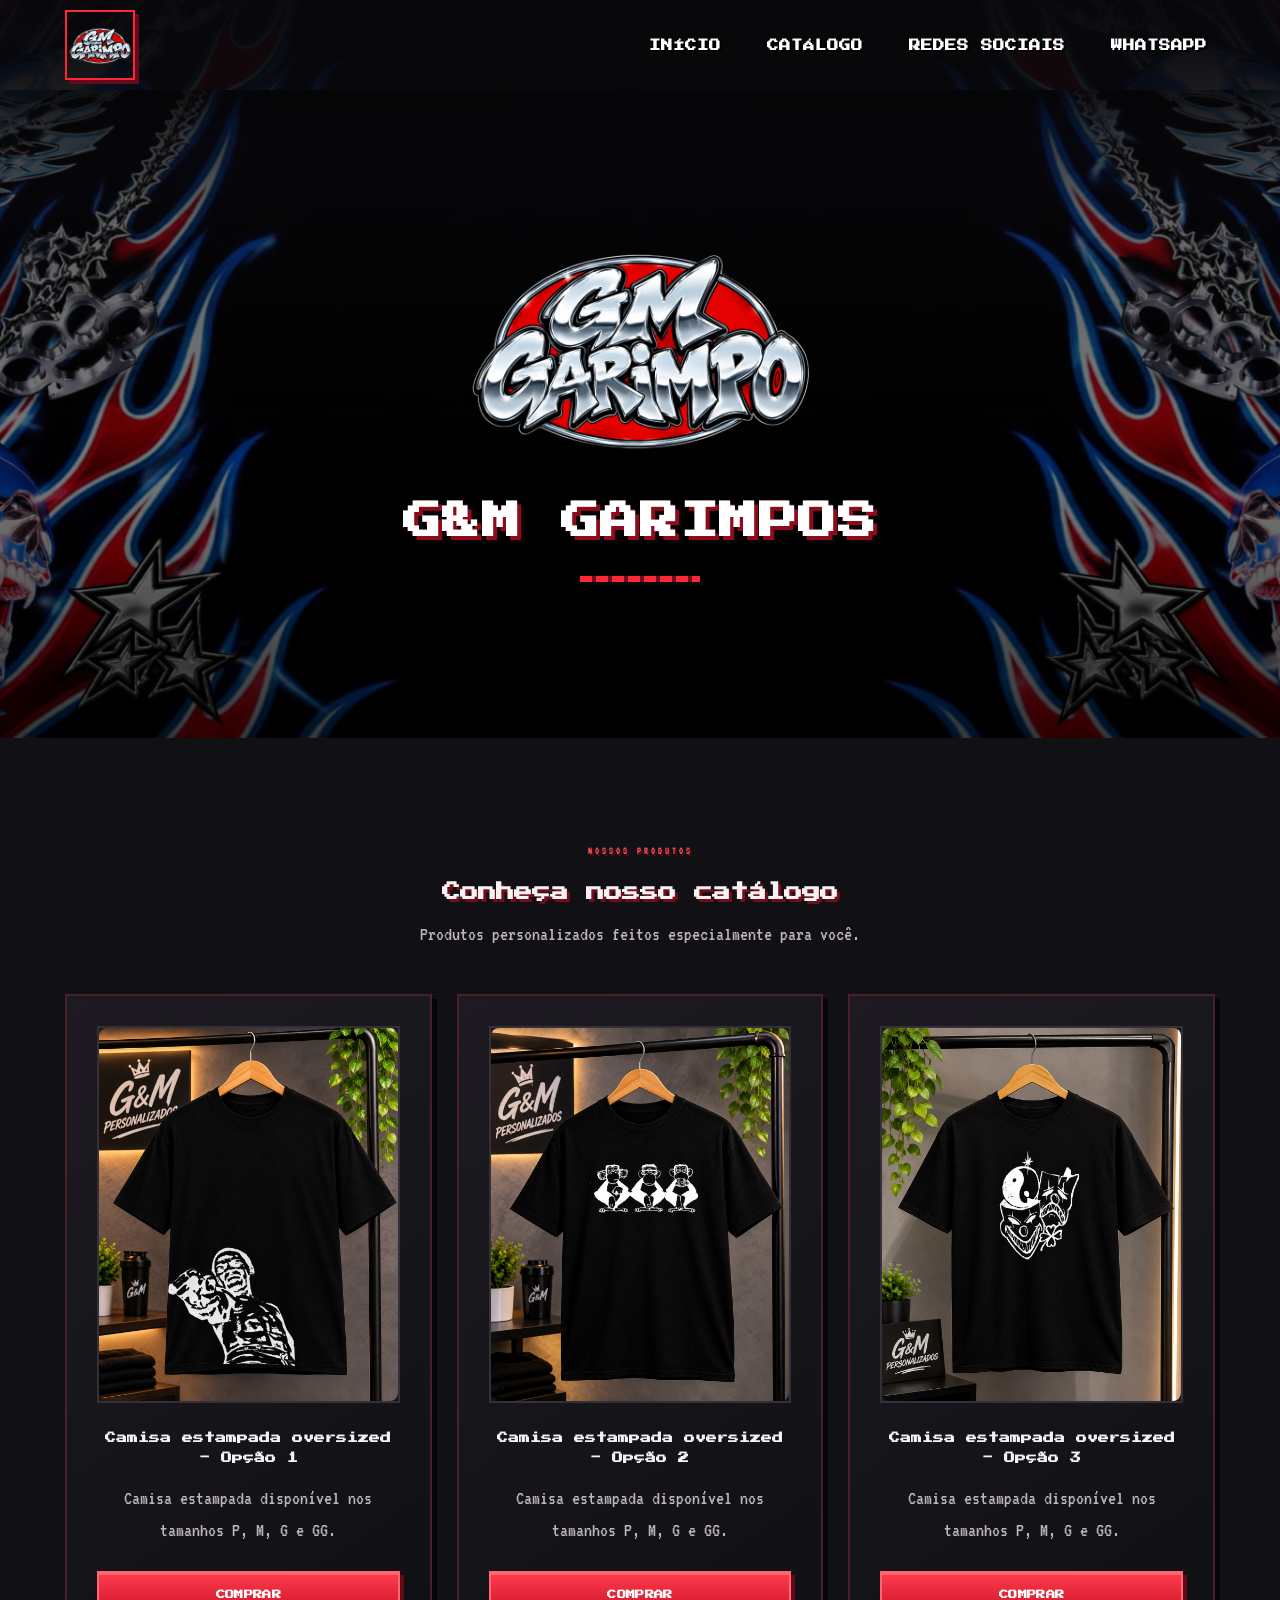
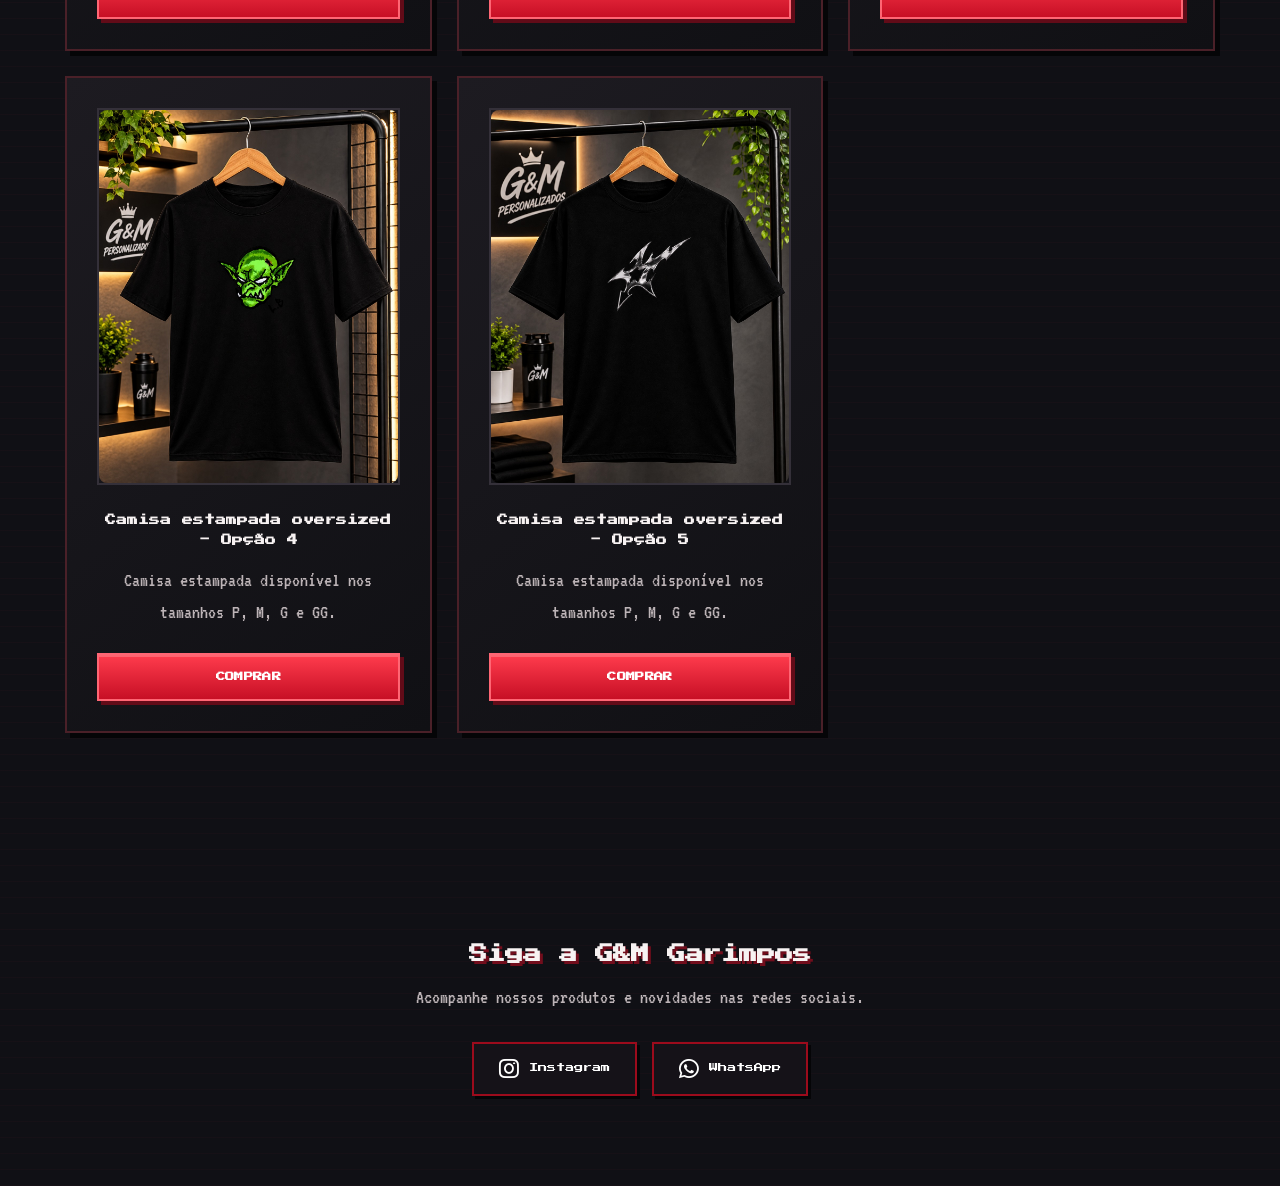
==== commit 6eea6a31: "Atualiza catálogo e fichas técnicas Co-authored-by: Copilot <223556219+Copilot@users.noreply.github." ====
--- a/index.html
+++ b/index.html
@@ -62,70 +62,90 @@
 
             <article class="produto">
                 <div class="imagem-produto imagem-com-foto">
-                  <img src="img/opcao1.jpeg" alt="Camiseta personalizada">
+                  <img src="img/opcao1.jpeg" alt="Camisa estampada oversized, opção 1">
                     <i class="fa-solid fa-shirt" aria-hidden="true"></i>
                     <span>Adicione a foto do produto</span>
                 </div>
 
-                <h3>Camiseta personalizada</h3>
-                <p>Uma camiseta feita com a sua arte, estampa ou identidade.</p>
-                <button class="botao-comprar" type="button" data-produto="Camiseta personalizada">
-                    Comprar
-                </button>
-            </article>
-
-            <article class="produto">
-                <div class="imagem-produto imagem-com-foto">
-                    <img src="img/opcao2.jpeg" alt="Regata personalizada">
+                <h3>Camisa estampada oversized - Opção 1</h3>
+                <p>Camisa estampada disponível nos tamanhos P, M, G e GG.</p>
+                <button
+                    class="botao-comprar"
+                    type="button"
+                    data-produto="Camisa estampada oversized - Opção 1"
+                    data-tecido="100% algodão.">
+                    Comprar
+                </button>
+            </article>
+
+            <article class="produto">
+                <div class="imagem-produto imagem-com-foto">
+                    <img src="img/opcao2.jpeg" alt="Camisa estampada oversized, opção 2">
                     <i class="fa-solid fa-person-running" aria-hidden="true"></i>
                     <span>Adicione a foto do produto</span>
                 </div>
 
-                <h3>Regata personalizada</h3>
-                <p>Personalize sua regata com cores e estampas do seu jeito.</p>
-                <button class="botao-comprar" type="button" data-produto="Regata personalizada">
-                    Comprar
-                </button>
-            </article>
-
-            <article class="produto">
-                <div class="imagem-produto imagem-com-foto">
-                   <img src="img/opcao3.jpeg" alt="Cropped personalizado">
+                <h3>Camisa estampada oversized - Opção 2</h3>
+                <p>Camisa estampada disponível nos tamanhos P, M, G e GG.</p>
+                <button
+                    class="botao-comprar"
+                    type="button"
+                    data-produto="Camisa estampada oversized - Opção 2"
+                    data-tecido="100% algodão.">
+                    Comprar
+                </button>
+            </article>
+
+            <article class="produto">
+                <div class="imagem-produto imagem-com-foto">
+                   <img src="img/opcao3.jpeg" alt="Camisa estampada oversized, opção 3">
                     <i class="fa-solid fa-shirt" aria-hidden="true"></i>
                     <span>Adicione a foto do produto</span>
                 </div>
 
-                <h3>Cropped personalizado</h3>
-                <p>Um modelo personalizado para combinar com o seu estilo.</p>
-                <button class="botao-comprar" type="button" data-produto="Cropped personalizado">
-                    Comprar
-                </button>
-            </article>
-
-            <article class="produto">
-                <div class="imagem-produto imagem-com-foto">
-                   <img src="img/opcao4.jpeg" alt="Calça de capoeira">
+                <h3>Camisa estampada oversized - Opção 3</h3>
+                <p>Camisa estampada disponível nos tamanhos P, M, G e GG.</p>
+                <button
+                    class="botao-comprar"
+                    type="button"
+                    data-produto="Camisa estampada oversized - Opção 3"
+                    data-tecido="100% algodão.">
+                    Comprar
+                </button>
+            </article>
+
+            <article class="produto">
+                <div class="imagem-produto imagem-com-foto">
+                   <img src="img/opcao4.jpeg" alt="Camisa estampada oversized, opção 4">
                     <i class="fa-solid fa-person" aria-hidden="true"></i>
                     <span>Adicione a foto do produto</span>
                 </div>
 
-                <h3>Calça de capoeira</h3>
-                <p>Calça para acompanhar seus treinos e rodas de capoeira.</p>
-                <button class="botao-comprar" type="button" data-produto="Calça de capoeira">
-                    Comprar
-                </button>
-            </article>
-
-            <article class="produto">
-                <div class="imagem-produto imagem-com-foto">
-                   <img src="img/opcao5.jpeg" alt="Camisa de compressão">
+                <h3>Camisa estampada oversized - Opção 4</h3>
+                <p>Camisa estampada disponível nos tamanhos P, M, G e GG.</p>
+                <button
+                    class="botao-comprar"
+                    type="button"
+                    data-produto="Camisa estampada oversized - Opção 4"
+                    data-tecido="100% algodão.">
+                    Comprar
+                </button>
+            </article>
+
+            <article class="produto">
+                <div class="imagem-produto imagem-com-foto">
+                   <img src="img/opcao5.jpeg" alt="Camisa estampada oversized, opção 5">
                     <i class="fa-solid fa-shirt" aria-hidden="true"></i>
                     <span>Adicione a foto do produto</span>
                 </div>
 
-                <h3>Camisa de compressão</h3>
-                <p>Conforto e liberdade de movimento para treinos e atividades.</p>
-                <button class="botao-comprar" type="button" data-produto="Camisa de compressão">
+                <h3>Camisa estampada oversized - Opção 5</h3>
+                <p>Camisa estampada disponível nos tamanhos P, M, G e GG.</p>
+                <button
+                    class="botao-comprar"
+                    type="button"
+                    data-produto="Camisa estampada oversized - Opção 5"
+                    data-tecido="100% algodão.">
                     Comprar
                 </button>
             </article>
@@ -162,40 +182,80 @@
         <form class="formulario-compra" id="formulario-compra">
             <button class="fechar-modal" type="button" aria-label="Fechar formulário">&times;</button>
 
-            <span class="modal-etiqueta">QUASE LÁ</span>
-            <h2 id="titulo-modal-compra">Continuar pelo WhatsApp</h2>
-            <p class="modal-descricao">Informe seus dados para enviarmos seu pedido.</p>
-
-            <p class="produto-selecionado">
-                Produto escolhido: <strong id="produto-selecionado"></strong>
+            <span class="modal-etiqueta" id="etapa-compra-etiqueta">FICHA TÉCNICA</span>
+            <h2 id="titulo-modal-compra">Confira os detalhes do produto</h2>
+            <p class="modal-descricao" id="descricao-etapa-compra">
+                Confira as informações e escolha o tamanho desejado.
             </p>
 
-            <label for="nome-comprador">Seu nome</label>
-            <input
-                id="nome-comprador"
-                name="nome"
-                type="text"
-                autocomplete="name"
-                maxlength="100"
-                required>
-
-            <label for="cep-comprador">CEP</label>
-            <input
-                id="cep-comprador"
-                name="cep"
-                type="text"
-                inputmode="numeric"
-                autocomplete="postal-code"
-                placeholder="00000-000"
-                pattern="[0-9]{5}-?[0-9]{3}"
-                title="Digite um CEP com 8 números."
-                maxlength="9"
-                required>
-
-            <button class="botao-continuar" type="submit">
-                Continuar para o WhatsApp
-                <i class="fa-brands fa-whatsapp" aria-hidden="true"></i>
-            </button>
+            <section class="etapa-compra" id="etapa-ficha">
+                <p class="produto-selecionado">
+                    Produto: <strong id="produto-da-ficha"></strong>
+                </p>
+
+                <dl class="detalhes-ficha">
+                    <div>
+                        <dt>Tecido</dt>
+                        <dd id="tecido-produto"></dd>
+                    </div>
+                    <div>
+                        <dt>Tamanhos disponíveis</dt>
+                        <dd>P, M, G e GG</dd>
+                    </div>
+                </dl>
+
+                <label for="tamanho-produto">Escolha o tamanho</label>
+                <select id="tamanho-produto" name="tamanho" required>
+                    <option value="">Selecione um tamanho</option>
+                    <option value="P">P</option>
+                    <option value="M">M</option>
+                    <option value="G">G</option>
+                    <option value="GG">GG</option>
+                </select>
+
+                <button class="botao-continuar" id="avancar-para-dados" type="button">
+                    Continuar
+                </button>
+            </section>
+
+            <section class="etapa-compra" id="etapa-dados" hidden>
+                <p class="produto-selecionado">
+                    Produto: <strong id="produto-selecionado"></strong><br>
+                    Tamanho: <strong id="tamanho-selecionado"></strong>
+                </p>
+
+                <label for="nome-comprador">Seu nome</label>
+                <input
+                    id="nome-comprador"
+                    name="nome"
+                    type="text"
+                    autocomplete="name"
+                    maxlength="100"
+                    required>
+
+                <label for="cep-comprador">CEP</label>
+                <input
+                    id="cep-comprador"
+                    name="cep"
+                    type="text"
+                    inputmode="numeric"
+                    autocomplete="postal-code"
+                    placeholder="00000-000"
+                    pattern="[0-9]{5}-?[0-9]{3}"
+                    title="Digite um CEP com 8 números."
+                    maxlength="9"
+                    required>
+
+                <div class="acoes-etapa-compra">
+                    <button class="botao-voltar" id="voltar-para-ficha" type="button">
+                        Voltar
+                    </button>
+                    <button class="botao-continuar" type="submit">
+                        Continuar para o WhatsApp
+                        <i class="fa-brands fa-whatsapp" aria-hidden="true"></i>
+                    </button>
+                </div>
+            </section>
         </form>
     </dialog>
     <script src="js/script.js"></script>
--- a/css/style.css
+++ b/css/style.css
@@ -445,6 +445,7 @@
 
 .botao-comprar:focus-visible,
 .botao-continuar:focus-visible,
+.botao-voltar:focus-visible,
 .fechar-modal:focus-visible {
     outline: 3px solid #f4b400;
     outline-offset: 3px;
@@ -478,6 +479,35 @@
     padding: clamp(24px, 6vw, 36px);
 }
 
+.etapa-compra {
+    display: flex;
+    flex-direction: column;
+    gap: 12px;
+}
+
+.etapa-compra[hidden] {
+    display: none;
+}
+
+.detalhes-ficha {
+    display: grid;
+    gap: 12px;
+    margin: 0;
+    padding: 14px;
+    border-left: 4px solid #f4b400;
+    background: #222222;
+}
+
+.detalhes-ficha dt {
+    color: #bbbbbb;
+    font-size: 0.85rem;
+}
+
+.detalhes-ficha dd {
+    margin: 4px 0 0;
+    line-height: 1.5;
+}
+
 .fechar-modal {
     position: absolute;
     top: 12px;
@@ -543,11 +573,27 @@
     font: inherit;
 }
 
+.formulario-compra select {
+    width: 100%;
+    min-height: 48px;
+    padding: 12px;
+    border: 1px solid #555555;
+    border-radius: 6px;
+    background: #0e0e0e;
+    color: white;
+    font: inherit;
+}
+
 .formulario-compra input:focus {
     border-color: #f4b400;
     outline: 2px solid rgba(244, 180, 0, 0.25);
 }
 
+.formulario-compra select:focus {
+    border-color: #f4b400;
+    outline: 2px solid rgba(244, 180, 0, 0.25);
+}
+
 .formulario-compra input::placeholder {
     color: #888888;
 }
@@ -555,6 +601,30 @@
 .botao-continuar {
     width: 100%;
     margin-top: 8px;
+}
+
+.acoes-etapa-compra {
+    display: flex;
+    flex-direction: column;
+    gap: 8px;
+    margin-top: 8px;
+}
+
+.botao-voltar {
+    min-height: 44px;
+    padding: 10px 16px;
+    border: 1px solid #555555;
+    border-radius: 6px;
+    background: #222222;
+    color: white;
+    font: inherit;
+    cursor: pointer;
+    transition: 0.3s;
+}
+
+.botao-voltar:hover {
+    border-color: #f4b400;
+    background: #292929;
 }
 
 .botao-continuar i {
@@ -759,25 +829,42 @@
 @media (max-width: 760px) {
 
     .navbar {
-        flex-direction: column;
-        justify-content: center;
+        flex-direction: row;
+        justify-content: space-between;
+        min-height: 72px;
         gap: 8px;
-        padding: 12px 16px;
+        padding: 8px 12px;
+    }
+
+    .logo {
+        flex-shrink: 0;
+    }
+
+    .logo img {
+        width: clamp(44px, 12vw, 58px);
+        height: clamp(44px, 12vw, 58px);
     }
 
     .menu {
-        width: min(100%, 460px);
+        flex: 1;
+        width: auto;
+        min-width: 0;
         display: grid;
         grid-template-columns: repeat(2, minmax(0, 1fr));
-        gap: 4px;
+        gap: 2px 6px;
         justify-content: center;
+    }
+
+    .menu li {
+        min-width: 0;
     }
 
     .menu a {
         width: 100%;
         justify-content: center;
-        padding: 4px;
-        font-size: clamp(0.72rem, 2.3vw, 0.9rem);
+        min-height: 32px;
+        padding: 4px 2px;
+        font-size: clamp(0.58rem, 2vw, 0.78rem);
         text-align: center;
     }
 
@@ -1068,7 +1155,7 @@
 }
 
 .menu a {
-    font-size: 0.58rem;
+    font-size: clamp(0.65rem, 0.9vw, 0.85rem);
     line-height: 1.8;
 }
 
@@ -1120,14 +1207,28 @@
 a:focus-visible,
 .botao-comprar:focus-visible,
 .botao-continuar:focus-visible,
+.botao-voltar:focus-visible,
+.formulario-compra select:focus-visible,
 .fechar-modal:focus-visible {
     outline-color: #ff6875;
 }
 
 header {
-    background: #08080b;
-    border-bottom: 3px solid var(--arcade-red);
-    box-shadow: 0 4px 0 #510914, 0 8px 20px #0009;
+    background-color: #08080b;
+    background-image:
+        linear-gradient(
+            180deg,
+            rgba(8, 8, 11, 0.98) 0%,
+            rgba(8, 8, 11, 0.96) 62%,
+            rgba(8, 8, 11, 0.92) 100%
+        ),
+        url("../img/baner.jpeg");
+    background-position: center;
+    background-size: cover;
+    background-repeat: no-repeat;
+    border-bottom: 0;
+    box-shadow: 0 14px 28px rgba(0, 0, 0, 0.3);
+    backdrop-filter: blur(6px);
 }
 
 .logo img,
@@ -1150,7 +1251,13 @@
 
 .banner {
     background-image:
-        linear-gradient(rgba(0, 0, 0, 0.66), rgba(0, 0, 0, 0.78)),
+        linear-gradient(
+            180deg,
+            rgba(8, 8, 11, 0.92) 0%,
+            rgba(8, 8, 11, 0.62) 20%,
+            rgba(0, 0, 0, 0.52) 58%,
+            rgba(0, 0, 0, 0.78) 100%
+        ),
         url("../img/baner.jpeg"),
         radial-gradient(circle at center, #3a1018, #08080b 70%);
 }
@@ -1293,13 +1400,50 @@
     background: #0b0b0f;
 }
 
+.formulario-compra select {
+    border: 2px solid #51434a;
+    border-radius: 0;
+    background: #0b0b0f;
+}
+
 .formulario-compra input:focus {
     border-color: var(--arcade-red);
     outline-color: #ff263844;
 }
 
+.formulario-compra select:focus {
+    border-color: var(--arcade-red);
+    outline-color: #ff263844;
+}
+
 .formulario-compra input::placeholder {
     color: #9b8e93;
+}
+
+.detalhes-ficha {
+    border-left-color: var(--arcade-red);
+    background: #211a20;
+}
+
+.detalhes-ficha dd {
+    color: #f7f2f2;
+}
+
+.botao-voltar {
+    border: 2px solid #51434a;
+    border-radius: 0;
+    background: #15141a;
+    color: #f7f2f2;
+    box-shadow: 3px 3px 0 #050507;
+    font-family: "Press Start 2P", "Courier New", monospace;
+    font-size: 0.58rem;
+    line-height: 1.8;
+    text-transform: uppercase;
+}
+
+.botao-voltar:hover {
+    border-color: #ff6674;
+    background: #39121a;
 }
 
 .sobre {
@@ -1361,6 +1505,7 @@
 
 @media (max-width: 760px) {
     .menu a {
-        padding-inline: 4px;
+        padding-inline: 2px;
+        font-size: clamp(0.5rem, 2.4vw, 0.68rem);
     }
 }
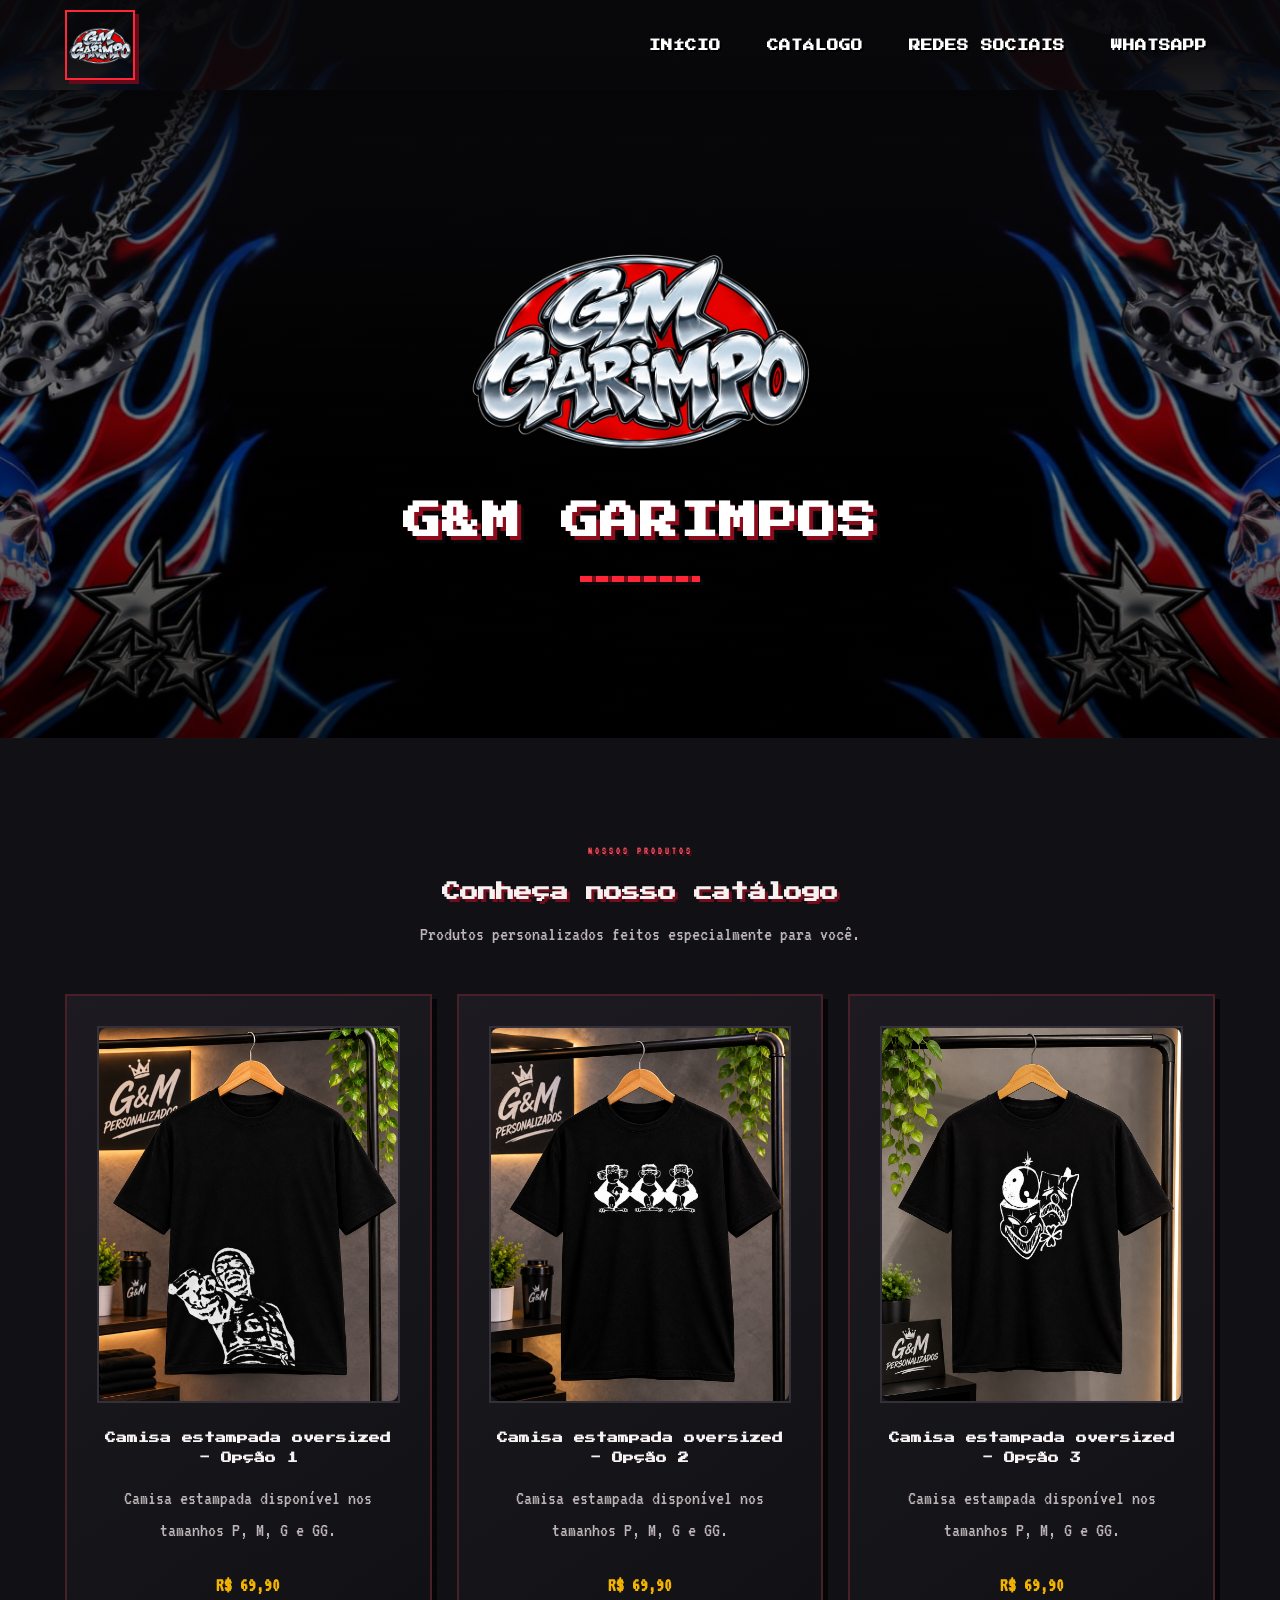
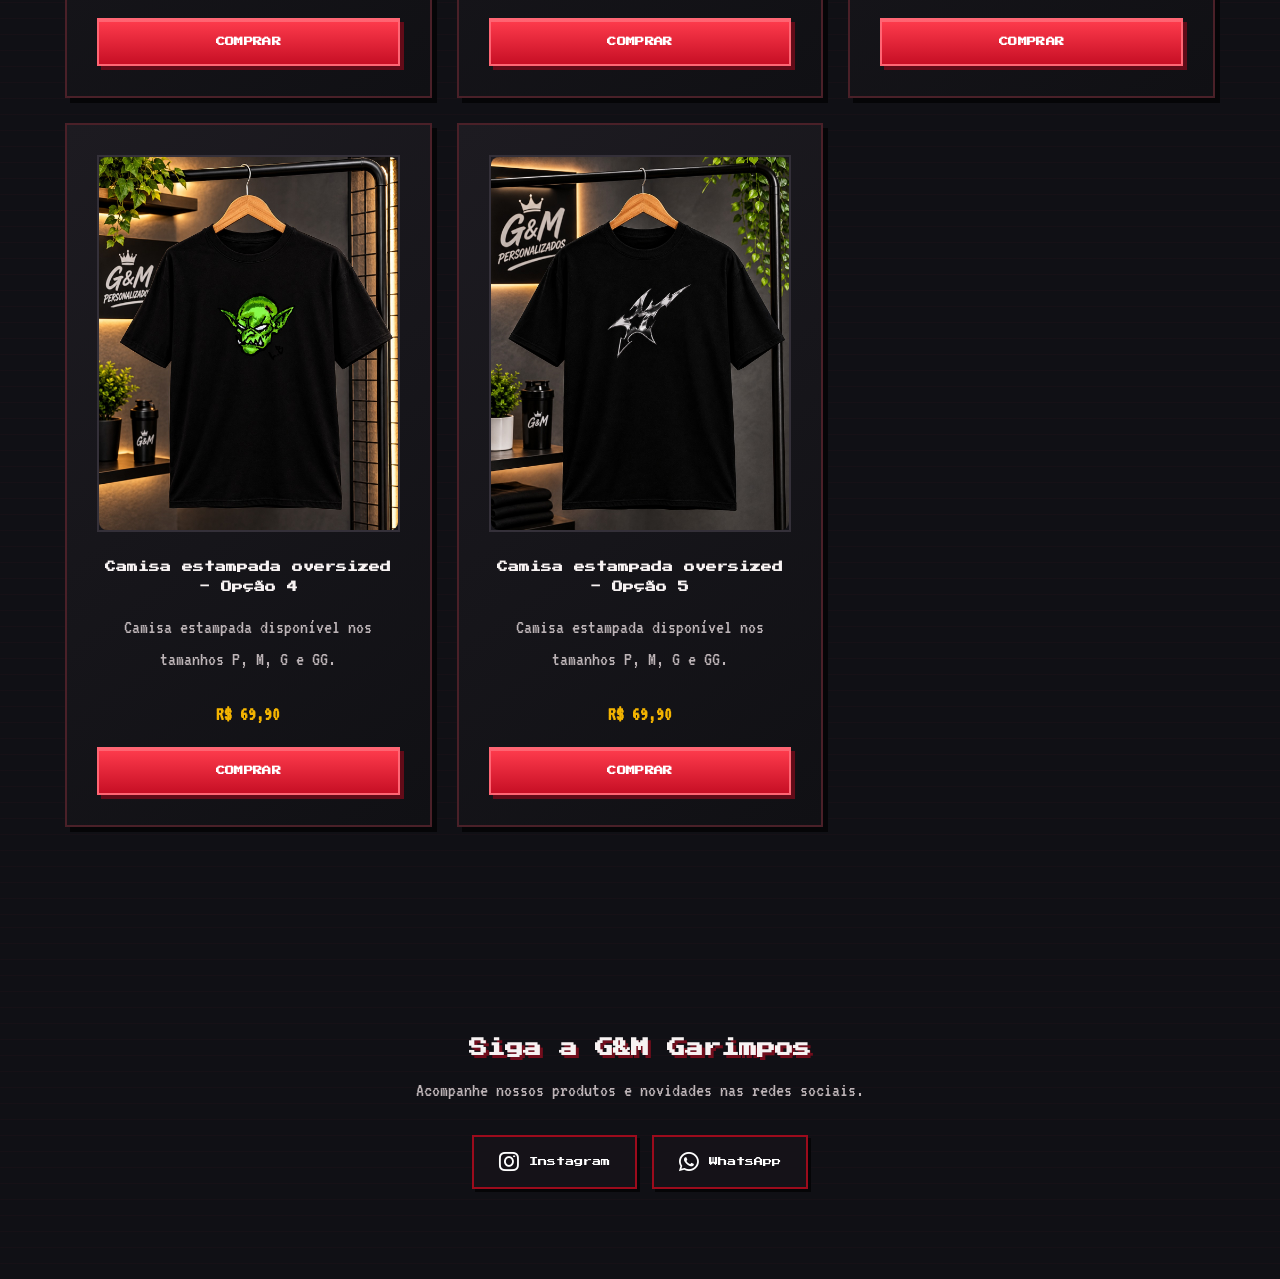
==== commit ef13e1a5: "Atualiza o site" ====
--- a/index.html
+++ b/index.html
@@ -69,6 +69,7 @@
 
                 <h3>Camisa estampada oversized - Opção 1</h3>
                 <p>Camisa estampada disponível nos tamanhos P, M, G e GG.</p>
+                <p class="preco-produto" data-preco-produto></p>
                 <button
                     class="botao-comprar"
                     type="button"
@@ -87,6 +88,7 @@
 
                 <h3>Camisa estampada oversized - Opção 2</h3>
                 <p>Camisa estampada disponível nos tamanhos P, M, G e GG.</p>
+                <p class="preco-produto" data-preco-produto></p>
                 <button
                     class="botao-comprar"
                     type="button"
@@ -105,6 +107,7 @@
 
                 <h3>Camisa estampada oversized - Opção 3</h3>
                 <p>Camisa estampada disponível nos tamanhos P, M, G e GG.</p>
+                <p class="preco-produto" data-preco-produto></p>
                 <button
                     class="botao-comprar"
                     type="button"
@@ -123,6 +126,7 @@
 
                 <h3>Camisa estampada oversized - Opção 4</h3>
                 <p>Camisa estampada disponível nos tamanhos P, M, G e GG.</p>
+                <p class="preco-produto" data-preco-produto></p>
                 <button
                     class="botao-comprar"
                     type="button"
@@ -141,6 +145,7 @@
 
                 <h3>Camisa estampada oversized - Opção 5</h3>
                 <p>Camisa estampada disponível nos tamanhos P, M, G e GG.</p>
+                <p class="preco-produto" data-preco-produto></p>
                 <button
                     class="botao-comprar"
                     type="button"
@@ -197,6 +202,10 @@
                     <div>
                         <dt>Tecido</dt>
                         <dd id="tecido-produto"></dd>
+                    </div>
+                    <div>
+                        <dt>Preço</dt>
+                        <dd id="preco-produto"></dd>
                     </div>
                     <div>
                         <dt>Tamanhos disponíveis</dt>
--- a/css/style.css
+++ b/css/style.css
@@ -331,6 +331,14 @@
     color: #aaaaaa;
     line-height: 1.6;
     margin-bottom: 25px;
+}
+
+.produto .preco-produto {
+    flex-grow: 0;
+    margin-bottom: 16px;
+    color: #f4b400;
+    font-size: 1.2rem;
+    font-weight: bold;
 }
 
 .estampas {
